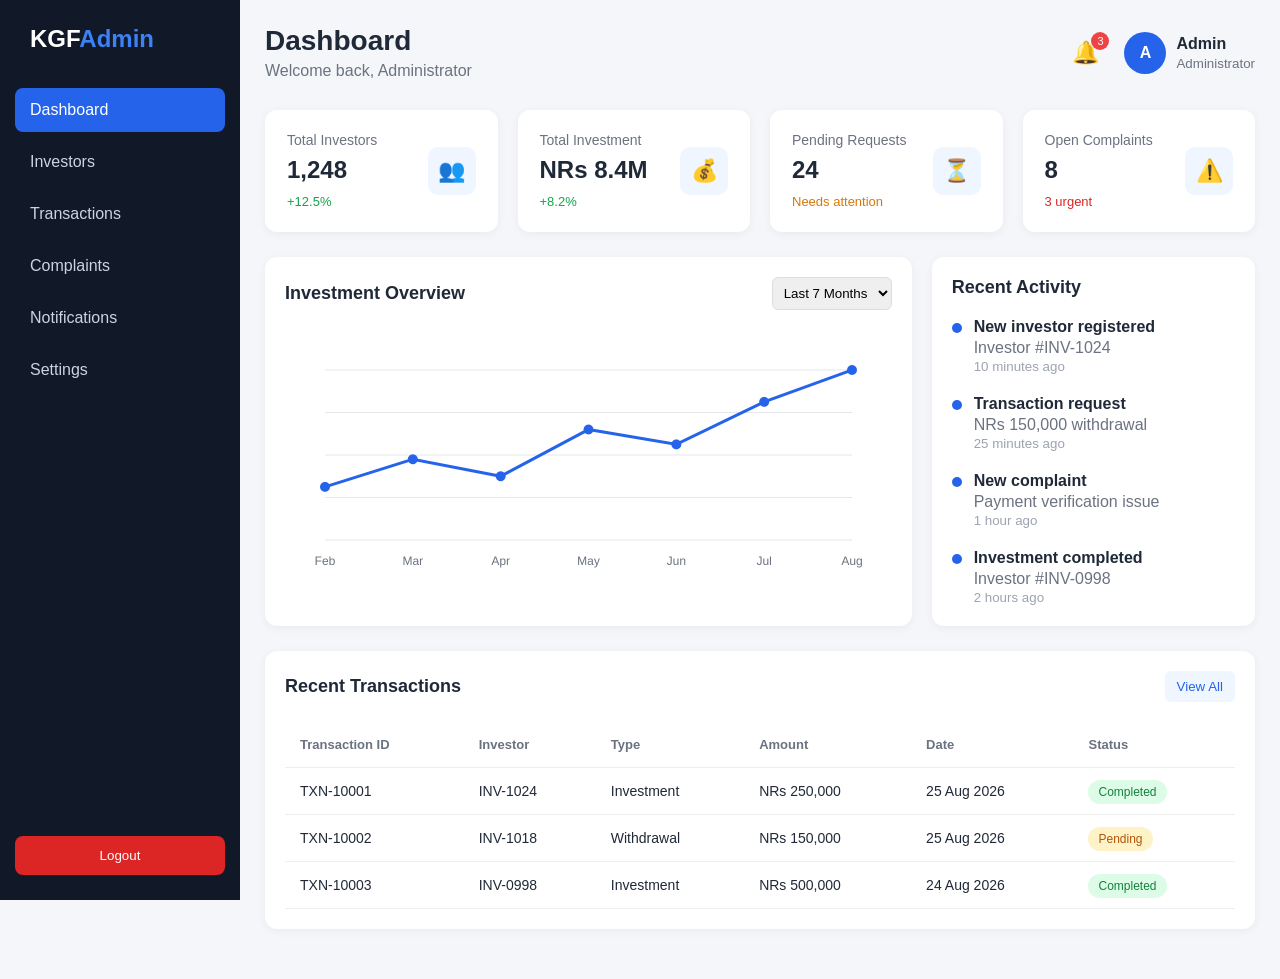
==== index.html @ 213b3236 "laxman" ====
<!DOCTYPE html>
<html lang="en">
<head>
    <meta charset="UTF-8">
    <meta name="viewport" content="width=device-width, initial-scale=1.0">
    <title>Admin Dashboard</title>
    <link rel="stylesheet" href="style.css">
</head>

<body>

    <!-- Sidebar -->
    <aside class="sidebar">
        <div class="logo">
            <h2>KGF<span>Admin</span></h2>
        </div>

        <nav>
            <a href="#" class="active" onclick="showSection('dashboard')">
                Dashboard
            </a>

            <a href="#" onclick="showSection('investors')">
                Investors
            </a>

            <a href="#" onclick="showSection('transactions')">
                Transactions
            </a>

            <a href="#" onclick="showSection('complaints')">
                Complaints
            </a>

            <a href="#" onclick="showSection('notifications')">
                Notifications
            </a>

            <a href="#" onclick="showSection('settings')">
                Settings
            </a>
        </nav>

        <button class="logout" onclick="logout()">Logout</button>
    </aside>


    <!-- Main Content -->
    <main class="main-content">

        <!-- Top Bar -->
        <header class="topbar">
            <div>
                <h1 id="page-title">Dashboard</h1>
                <p>Welcome back, Administrator</p>
            </div>

            <div class="admin-profile">
                <div class="notification-icon" onclick="showSection('notifications')">
                    🔔
                    <span>3</span>
                </div>

                <div class="profile">
                    <div class="avatar">A</div>
                    <div>
                        <strong>Admin</strong>
                        <small>Administrator</small>
                    </div>
                </div>
            </div>
        </header>


        <!-- Dashboard Section -->
        <section id="dashboard" class="section active-section">

            <!-- Statistics -->
            <div class="stats-grid">

                <div class="stat-card">
                    <div>
                        <p>Total Investors</p>
                        <h2>1,248</h2>
                        <span class="positive">+12.5%</span>
                    </div>
                    <div class="stat-icon">👥</div>
                </div>

                <div class="stat-card">
                    <div>
                        <p>Total Investment</p>
                        <h2>NRs 8.4M</h2>
                        <span class="positive">+8.2%</span>
                    </div>
                    <div class="stat-icon">💰</div>
                </div>

                <div class="stat-card">
                    <div>
                        <p>Pending Requests</p>
                        <h2>24</h2>
                        <span class="warning">Needs attention</span>
                    </div>
                    <div class="stat-icon">⏳</div>
                </div>

                <div class="stat-card">
                    <div>
                        <p>Open Complaints</p>
                        <h2>8</h2>
                        <span class="danger">3 urgent</span>
                    </div>
                    <div class="stat-icon">⚠️</div>
                </div>

            </div>


            <!-- Charts -->
            <div class="dashboard-grid">

                <div class="card chart-card">
                    <div class="card-header">
                        <h3>Investment Overview</h3>
                        <select id="period">
                            <option>Last 7 Months</option>
                            <option>Last 6 Months</option>
                            <option>Last Year</option>
                        </select>
                    </div>

                    <canvas id="investmentChart"></canvas>
                </div>


                <div class="card">
                    <div class="card-header">
                        <h3>Recent Activity</h3>
                    </div>

                    <div class="activity">
                        <div class="activity-item">
                            <span class="activity-dot"></span>
                            <div>
                                <strong>New investor registered</strong>
                                <p>Investor #INV-1024</p>
                                <small>10 minutes ago</small>
                            </div>
                        </div>

                        <div class="activity-item">
                            <span class="activity-dot"></span>
                            <div>
                                <strong>Transaction request</strong>
                                <p>NRs 150,000 withdrawal</p>
                                <small>25 minutes ago</small>
                            </div>
                        </div>

                        <div class="activity-item">
                            <span class="activity-dot"></span>
                            <div>
                                <strong>New complaint</strong>
                                <p>Payment verification issue</p>
                                <small>1 hour ago</small>
                            </div>
                        </div>

                        <div class="activity-item">
                            <span class="activity-dot"></span>
                            <div>
                                <strong>Investment completed</strong>
                                <p>Investor #INV-0998</p>
                                <small>2 hours ago</small>
                            </div>
                        </div>
                    </div>
                </div>

            </div>


            <!-- Recent Transactions -->
            <div class="card table-card">

                <div class="card-header">
                    <h3>Recent Transactions</h3>
                    <button class="view-btn" onclick="showSection('transactions')">
                        View All
                    </button>
                </div>

                <div class="table-container">
                    <table>
                        <thead>
                            <tr>
                                <th>Transaction ID</th>
                                <th>Investor</th>
                                <th>Type</th>
                                <th>Amount</th>
                                <th>Date</th>
                                <th>Status</th>
                            </tr>
                        </thead>

                        <tbody>

                            <tr>
                                <td>TXN-10001</td>
                                <td>INV-1024</td>
                                <td>Investment</td>
                                <td>NRs 250,000</td>
                                <td>25 Aug 2026</td>
                                <td>
                                    <span class="status completed">
                                        Completed
                                    </span>
                                </td>
                            </tr>

                            <tr>
                                <td>TXN-10002</td>
                                <td>INV-1018</td>
                                <td>Withdrawal</td>
                                <td>NRs 150,000</td>
                                <td>25 Aug 2026</td>
                                <td>
                                    <span class="status pending">
                                        Pending
                                    </span>
                                </td>
                            </tr>

                            <tr>
                                <td>TXN-10003</td>
                                <td>INV-0998</td>
                                <td>Investment</td>
                                <td>NRs 500,000</td>
                                <td>24 Aug 2026</td>
                                <td>
                                    <span class="status completed">
                                        Completed
                                    </span>
                                </td>
                            </tr>

                        </tbody>
                    </table>
                </div>

            </div>

        </section>


        <!-- Investors Section -->
        <section id="investors" class="section">

            <div class="section-header">
                <div>
                    <h2>Investors</h2>
                    <p>Manage registered investors</p>
                </div>

                <button class="primary-btn">
                    + Add Investor
                </button>
            </div>

            <div class="card">

                <div class="search-box">
                    <input
                        type="text"
                        id="investorSearch"
                        placeholder="Search investors..."
                        onkeyup="searchInvestors()"
                    >
                </div>

                <div class="table-container">

                    <table id="investorTable">

                        <thead>
                            <tr>
                                <th>Investor ID</th>
                                <th>Name</th>
                                <th>Email</th>
                                <th>Investment</th>
                                <th>Status</th>
                                <th>Action</th>
                            </tr>
                        </thead>

                        <tbody>

                            <tr>
                                <td>INV-1001</td>
                                <td>Ram Sharma</td>
                                <td>ram@example.com</td>
                                <td>NRs 500,000</td>
                                <td>
                                    <span class="status active">
                                        Active
                                    </span>
                                </td>
                                <td>
                                    <button class="action-btn">
                                        View
                                    </button>
                                </td>
                            </tr>

                            <tr>
                                <td>INV-1002</td>
                                <td>Sita Thapa</td>
                                <td>sita@example.com</td>
                                <td>NRs 350,000</td>
                                <td>
                                    <span class="status active">
                                        Active
                                    </span>
                                </td>
                                <td>
                                    <button class="action-btn">
                                        View
                                    </button>
                                </td>
                            </tr>

                            <tr>
                                <td>INV-1003</td>
                                <td>Hari KC</td>
                                <td>hari@example.com</td>
                                <td>NRs 200,000</td>
                                <td>
                                    <span class="status pending">
                                        Pending
                                    </span>
                                </td>
                                <td>
                                    <button class="action-btn">
                                        View
                                    </button>
                                </td>
                            </tr>

                        </tbody>

                    </table>

                </div>
            </div>

        </section>


        <!-- Transactions -->
        <section id="transactions" class="section">

            <div class="section-header">
                <div>
                    <h2>Transaction Requests</h2>
                    <p>Review and manage transaction requests</p>
                </div>
            </div>

            <div class="card">

                <div class="table-container">

                    <table>

                        <thead>
                            <tr>
                                <th>Request ID</th>
                                <th>Investor ID</th>
                                <th>Type</th>
                                <th>Amount</th>
                                <th>Date</th>
                                <th>Status</th>
                                <th>Action</th>
                            </tr>
                        </thead>

                        <tbody>

                            <tr>
                                <td>REQ-001</td>
                                <td>INV-1003</td>
                                <td>Withdrawal</td>
                                <td>NRs 100,000</td>
                                <td>25 Aug 2026</td>
                                <td>
                                    <span class="status pending">
                                        Pending
                                    </span>
                                </td>
                                <td>
                                    <button class="approve-btn"
                                        onclick="approveRequest(this)">
                                        Approve
                                    </button>

                                    <button class="reject-btn"
                                        onclick="rejectRequest(this)">
                                        Reject
                                    </button>
                                </td>
                            </tr>

                            <tr>
                                <td>REQ-002</td>
                                <td>INV-1008</td>
                                <td>Investment</td>
                                <td>NRs 300,000</td>
                                <td>25 Aug 2026</td>
                                <td>
                                    <span class="status pending">
                                        Pending
                                    </span>
                                </td>
                                <td>
                                    <button class="approve-btn"
                                        onclick="approveRequest(this)">
                                        Approve
                                    </button>

                                    <button class="reject-btn"
                                        onclick="rejectRequest(this)">
                                        Reject
                                    </button>
                                </td>
                            </tr>

                        </tbody>

                    </table>

                </div>

            </div>

        </section>


        <!-- Complaints -->
        <section id="complaints" class="section">

            <div class="section-header">
                <div>
                    <h2>Complaints & Queries</h2>
                    <p>Manage investor complaints and support requests</p>
                </div>
            </div>

            <div class="card">

                <div class="complaint">
                    <div>
                        <strong>COMP-001</strong>
                        <h4>Payment verification issue</h4>
                        <p>Investor: INV-1004</p>
                    </div>

                    <span class="status pending">
                        Open
                    </span>

                    <button class="action-btn">
                        View
                    </button>
                </div>

                <div class="complaint">
                    <div>
                        <strong>COMP-002</strong>
                        <h4>Withdrawal delay</h4>
                        <p>Investor: INV-1012</p>
                    </div>

                    <span class="status pending">
                        Open
                    </span>

                    <button class="action-btn">
                        View
                    </button>
                </div>

                <div class="complaint">
                    <div>
                        <strong>COMP-003</strong>
                        <h4>Account information update</h4>
                        <p>Investor: INV-1018</p>
                    </div>

                    <span class="status completed">
                        Resolved
                    </span>

                    <button class="action-btn">
                        View
                    </button>
                </div>

            </div>

        </section>


        <!-- Notifications -->
        <section id="notifications" class="section">

            <div class="section-header">
                <div>
                    <h2>Notifications</h2>
                    <p>System notifications and alerts</p>
                </div>
            </div>

            <div class="card notification-list">

                <div class="notification">
                    <span>🔔</span>
                    <div>
                        <strong>New transaction request</strong>
                        <p>INV-1003 submitted a withdrawal request.</p>
                        <small>10 minutes ago</small>
                    </div>
                </div>

                <div class="notification">
                    <span>⚠️</span>
                    <div>
                        <strong>New complaint received</strong>
                        <p>A new complaint requires administrator attention.</p>
                        <small>1 hour ago</small>
                    </div>
                </div>

                <div class="notification">
                    <span>👤</span>
                    <div>
                        <strong>New investor registration</strong>
                        <p>INV-1024 has registered successfully.</p>
                        <small>2 hours ago</small>
                    </div>
                </div>

            </div>

        </section>


        <!-- Settings -->
        <section id="settings" class="section">

            <div class="section-header">
                <div>
                    <h2>Settings</h2>
                    <p>Manage administrator settings</p>
                </div>
            </div>

            <div class="card settings-card">

                <label>Administrator Name</label>
                <input type="text" value="Admin">

                <label>Email</label>
                <input type="email" value="admin@example.com">

                <label>Change Password</label>
                <input type="password" placeholder="New password">

                <button class="primary-btn">
                    Save Changes
                </button>

            </div>

        </section>

    </main>


    <script src="script.js"></script>

</body>
</html>
---- style.css ----
* {
    margin: 0;
    padding: 0;
    box-sizing: border-box;
    font-family: Arial, sans-serif;
}

body {
    background: #f4f6f9;
    color: #1f2937;
    display: flex;
}

/* Sidebar */

.sidebar {
    width: 240px;
    height: 100vh;
    background: #111827;
    color: white;
    position: fixed;
    left: 0;
    top: 0;
    padding: 25px 15px;
}

.logo {
    padding: 0 15px 35px;
}

.logo h2 {
    font-size: 24px;
}

.logo span {
    color: #3b82f6;
}

.sidebar nav {
    display: flex;
    flex-direction: column;
    gap: 8px;
}

.sidebar nav a {
    text-decoration: none;
    color: #cbd5e1;
    padding: 13px 15px;
    border-radius: 8px;
    transition: 0.3s;
}

.sidebar nav a:hover,
.sidebar nav a.active {
    background: #2563eb;
    color: white;
}

.logout {
    position: absolute;
    bottom: 25px;
    left: 15px;
    width: calc(100% - 30px);
    padding: 12px;
    border: none;
    border-radius: 8px;
    background: #dc2626;
    color: white;
    cursor: pointer;
}

.logout:hover {
    background: #b91c1c;
}


/* Main */

.main-content {
    margin-left: 240px;
    width: calc(100% - 240px);
    min-height: 100vh;
    padding: 25px;
}


/* Topbar */

.topbar {
    display: flex;
    justify-content: space-between;
    align-items: center;
    margin-bottom: 30px;
}

.topbar h1 {
    font-size: 28px;
}

.topbar p {
    color: #6b7280;
    margin-top: 5px;
}

.admin-profile {
    display: flex;
    align-items: center;
    gap: 25px;
}

.notification-icon {
    position: relative;
    font-size: 22px;
    cursor: pointer;
}

.notification-icon span {
    position: absolute;
    top: -8px;
    right: -10px;
    background: #ef4444;
    color: white;
    width: 18px;
    height: 18px;
    border-radius: 50%;
    font-size: 11px;
    display: flex;
    align-items: center;
    justify-content: center;
}

.profile {
    display: flex;
    align-items: center;
    gap: 10px;
}

.profile small {
    display: block;
    color: #6b7280;
    margin-top: 3px;
}

.avatar {
    width: 42px;
    height: 42px;
    border-radius: 50%;
    background: #2563eb;
    color: white;
    display: flex;
    justify-content: center;
    align-items: center;
    font-weight: bold;
}


/* Sections */

.section {
    display: none;
}

.active-section {
    display: block;
}


/* Statistics */

.stats-grid {
    display: grid;
    grid-template-columns: repeat(4, 1fr);
    gap: 20px;
    margin-bottom: 25px;
}

.stat-card {
    background: white;
    padding: 22px;
    border-radius: 12px;
    display: flex;
    justify-content: space-between;
    align-items: center;
    box-shadow: 0 2px 10px rgba(0,0,0,0.05);
}

.stat-card p {
    color: #6b7280;
    font-size: 14px;
}

.stat-card h2 {
    margin: 8px 0;
    font-size: 24px;
}

.stat-icon {
    width: 48px;
    height: 48px;
    background: #eff6ff;
    border-radius: 10px;
    display: flex;
    justify-content: center;
    align-items: center;
    font-size: 22px;
}

.positive {
    color: #16a34a;
    font-size: 13px;
}

.warning {
    color: #d97706;
    font-size: 13px;
}

.danger {
    color: #dc2626;
    font-size: 13px;
}


/* Cards */

.card {
    background: white;
    border-radius: 12px;
    padding: 20px;
    box-shadow: 0 2px 10px rgba(0,0,0,0.05);
}

.dashboard-grid {
    display: grid;
    grid-template-columns: 2fr 1fr;
    gap: 20px;
    margin-bottom: 25px;
}

.card-header {
    display: flex;
    justify-content: space-between;
    align-items: center;
    margin-bottom: 20px;
}

.card-header h3 {
    font-size: 18px;
}

.card-header select {
    padding: 7px;
    border: 1px solid #ddd;
    border-radius: 6px;
}

#investmentChart {
    width: 100%;
    height: 250px;
}


/* Activity */

.activity {
    display: flex;
    flex-direction: column;
    gap: 20px;
}

.activity-item {
    display: flex;
    gap: 12px;
}

.activity-item p {
    color: #6b7280;
    margin-top: 3px;
}

.activity-item small {
    color: #9ca3af;
}

.activity-dot {
    width: 10px;
    height: 10px;
    background: #2563eb;
    border-radius: 50%;
    margin-top: 5px;
}


/* Tables */

.table-card {
    margin-bottom: 25px;
}

.table-container {
    overflow-x: auto;
}

table {
    width: 100%;
    border-collapse: collapse;
}

th,
td {
    padding: 15px;
    text-align: left;
    border-bottom: 1px solid #eee;
    white-space: nowrap;
}

th {
    color: #6b7280;
    font-size: 13px;
}

td {
    font-size: 14px;
}


/* Status */

.status {
    padding: 5px 10px;
    border-radius: 20px;
    font-size: 12px;
}

.completed,
.active {
    background: #dcfce7;
    color: #15803d;
}

.pending {
    background: #fef3c7;
    color: #b45309;
}


/* Buttons */

.view-btn,
.action-btn,
.primary-btn,
.approve-btn,
.reject-btn {
    border: none;
    padding: 8px 12px;
    border-radius: 6px;
    cursor: pointer;
}

.view-btn,
.action-btn {
    background: #eff6ff;
    color: #2563eb;
}

.primary-btn {
    background: #2563eb;
    color: white;
    padding: 11px 18px;
}

.approve-btn {
    background: #dcfce7;
    color: #15803d;
}

.reject-btn {
    background: #fee2e2;
    color: #dc2626;
}

button:hover {
    opacity: 0.8;
}


/* Section Header */

.section-header {
    display: flex;
    justify-content: space-between;
    align-items: center;
    margin-bottom: 25px;
}

.section-header h2 {
    margin-bottom: 5px;
}

.section-header p {
    color: #6b7280;
}


/* Search */

.search-box {
    margin-bottom: 20px;
}

.search-box input {
    width: 100%;
    padding: 12px;
    border: 1px solid #ddd;
    border-radius: 8px;
}


/* Complaints */

.complaint {
    display: flex;
    justify-content: space-between;
    align-items: center;
    padding: 18px 0;
    border-bottom: 1px solid #eee;
}

.complaint h4 {
    margin: 6px 0;
}

.complaint p {
    color: #6b7280;
}


/* Notifications */

.notification-list {
    display: flex;
    flex-direction: column;
}

.notification {
    display: flex;
    gap: 15px;
    padding: 20px 0;
    border-bottom: 1px solid #eee;
}

.notification span {
    font-size: 22px;
}

.notification p {
    color: #6b7280;
    margin: 5px 0;
}


/* Settings */

.settings-card {
    max-width: 600px;
}

.settings-card label {
    display: block;
    margin: 15px 0 7px;
    font-weight: bold;
}

.settings-card input {
    width: 100%;
    padding: 12px;
    border: 1px solid #ddd;
    border-radius: 7px;
}

.settings-card button {
    margin-top: 20px;
}


/* Responsive */

@media (max-width: 1000px) {

    .stats-grid {
        grid-template-columns: repeat(2, 1fr);
    }

    .dashboard-grid {
        grid-template-columns: 1fr;
    }

}

@media (max-width: 700px) {

    .sidebar {
        width: 70px;
        padding: 20px 10px;
    }

    .logo h2 {
        font-size: 0;
    }

    .logo h2::after {
        content: "IP";
        font-size: 20px;
    }

    .sidebar nav a {
        font-size: 0;
        text-align: center;
    }

    .sidebar nav a::first-letter {
        font-size: 20px;
    }

    .logout {
        font-size: 0;
    }

    .main-content {
        margin-left: 70px;
        width: calc(100% - 70px);
        padding: 15px;
    }

    .stats-grid {
        grid-template-columns: 1fr;
    }

    .topbar {
        align-items: flex-start;
    }

    .profile div:last-child {
        display: none;
    }
}
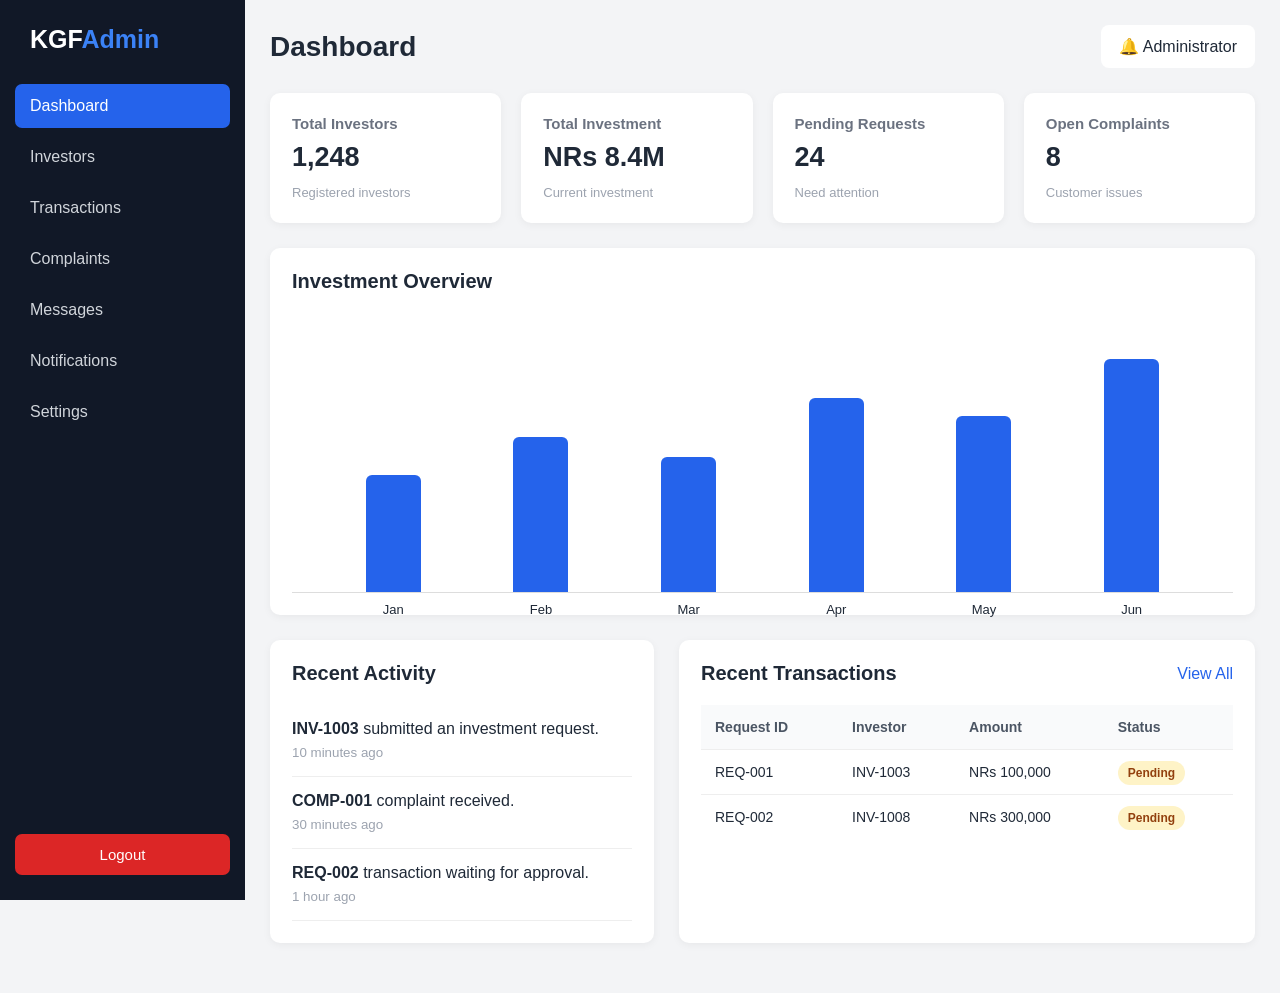
==== commit 98525307: "update" ====
--- a/index.html
+++ b/index.html
@@ -3,591 +3,163 @@
 <head>
     <meta charset="UTF-8">
     <meta name="viewport" content="width=device-width, initial-scale=1.0">
-    <title>Admin Dashboard</title>
+    <title>KGF Admin - Dashboard</title>
     <link rel="stylesheet" href="style.css">
 </head>
 
 <body>
 
-    <!-- Sidebar -->
-    <aside class="sidebar">
-        <div class="logo">
-            <h2>KGF<span>Admin</span></h2>
+<div class="sidebar">
+    <div class="logo">KGF<span>Admin</span></div>
+
+    <ul>
+        <li><a href="index.html" class="active">Dashboard</a></li>
+        <li><a href="investors.html">Investors</a></li>
+        <li><a href="transactions.html">Transactions</a></li>
+        <li><a href="complaints.html">Complaints</a></li>
+        <li><a href="messages.html">Messages</a></li>
+        <li><a href="notifications.html">Notifications</a></li>
+        <li><a href="settings.html">Settings</a></li>
+    </ul>
+
+    <button class="logout-btn" onclick="logout()">Logout</button>
+</div>
+
+<div class="main-content">
+
+    <div class="topbar">
+        <h1>Dashboard</h1>
+
+        <div class="admin-profile">
+            <span class="notification-icon">🔔</span>
+            <span>Administrator</span>
+        </div>
+    </div>
+
+    <div class="stats-grid">
+
+        <div class="stat-card">
+            <h3>Total Investors</h3>
+            <p>1,248</p>
+            <span>Registered investors</span>
         </div>
 
-        <nav>
-            <a href="#" class="active" onclick="showSection('dashboard')">
-                Dashboard
-            </a>
+        <div class="stat-card">
+            <h3>Total Investment</h3>
+            <p>NRs 8.4M</p>
+            <span>Current investment</span>
+        </div>
 
-            <a href="#" onclick="showSection('investors')">
-                Investors
-            </a>
+        <div class="stat-card">
+            <h3>Pending Requests</h3>
+            <p>24</p>
+            <span>Need attention</span>
+        </div>
 
-            <a href="#" onclick="showSection('transactions')">
-                Transactions
-            </a>
+        <div class="stat-card">
+            <h3>Open Complaints</h3>
+            <p>8</p>
+            <span>Customer issues</span>
+        </div>
 
-            <a href="#" onclick="showSection('complaints')">
-                Complaints
-            </a>
+    </div>
 
-            <a href="#" onclick="showSection('notifications')">
-                Notifications
-            </a>
+    <div class="content-card">
+        <div class="card-header">
+            <h2>Investment Overview</h2>
+        </div>
 
-            <a href="#" onclick="showSection('settings')">
-                Settings
-            </a>
-        </nav>
+        <div class="chart">
 
-        <button class="logout" onclick="logout()">Logout</button>
-    </aside>
-
-
-    <!-- Main Content -->
-    <main class="main-content">
-
-        <!-- Top Bar -->
-        <header class="topbar">
-            <div>
-                <h1 id="page-title">Dashboard</h1>
-                <p>Welcome back, Administrator</p>
+            <div class="bar" style="height: 45%;">
+                <span>Jan</span>
             </div>
 
-            <div class="admin-profile">
-                <div class="notification-icon" onclick="showSection('notifications')">
-                    🔔
-                    <span>3</span>
-                </div>
-
-                <div class="profile">
-                    <div class="avatar">A</div>
-                    <div>
-                        <strong>Admin</strong>
-                        <small>Administrator</small>
-                    </div>
-                </div>
-            </div>
-        </header>
-
-
-        <!-- Dashboard Section -->
-        <section id="dashboard" class="section active-section">
-
-            <!-- Statistics -->
-            <div class="stats-grid">
-
-                <div class="stat-card">
-                    <div>
-                        <p>Total Investors</p>
-                        <h2>1,248</h2>
-                        <span class="positive">+12.5%</span>
-                    </div>
-                    <div class="stat-icon">👥</div>
-                </div>
-
-                <div class="stat-card">
-                    <div>
-                        <p>Total Investment</p>
-                        <h2>NRs 8.4M</h2>
-                        <span class="positive">+8.2%</span>
-                    </div>
-                    <div class="stat-icon">💰</div>
-                </div>
-
-                <div class="stat-card">
-                    <div>
-                        <p>Pending Requests</p>
-                        <h2>24</h2>
-                        <span class="warning">Needs attention</span>
-                    </div>
-                    <div class="stat-icon">⏳</div>
-                </div>
-
-                <div class="stat-card">
-                    <div>
-                        <p>Open Complaints</p>
-                        <h2>8</h2>
-                        <span class="danger">3 urgent</span>
-                    </div>
-                    <div class="stat-icon">⚠️</div>
-                </div>
-
+            <div class="bar" style="height: 60%;">
+                <span>Feb</span>
             </div>
 
-
-            <!-- Charts -->
-            <div class="dashboard-grid">
-
-                <div class="card chart-card">
-                    <div class="card-header">
-                        <h3>Investment Overview</h3>
-                        <select id="period">
-                            <option>Last 7 Months</option>
-                            <option>Last 6 Months</option>
-                            <option>Last Year</option>
-                        </select>
-                    </div>
-
-                    <canvas id="investmentChart"></canvas>
-                </div>
-
-
-                <div class="card">
-                    <div class="card-header">
-                        <h3>Recent Activity</h3>
-                    </div>
-
-                    <div class="activity">
-                        <div class="activity-item">
-                            <span class="activity-dot"></span>
-                            <div>
-                                <strong>New investor registered</strong>
-                                <p>Investor #INV-1024</p>
-                                <small>10 minutes ago</small>
-                            </div>
-                        </div>
-
-                        <div class="activity-item">
-                            <span class="activity-dot"></span>
-                            <div>
-                                <strong>Transaction request</strong>
-                                <p>NRs 150,000 withdrawal</p>
-                                <small>25 minutes ago</small>
-                            </div>
-                        </div>
-
-                        <div class="activity-item">
-                            <span class="activity-dot"></span>
-                            <div>
-                                <strong>New complaint</strong>
-                                <p>Payment verification issue</p>
-                                <small>1 hour ago</small>
-                            </div>
-                        </div>
-
-                        <div class="activity-item">
-                            <span class="activity-dot"></span>
-                            <div>
-                                <strong>Investment completed</strong>
-                                <p>Investor #INV-0998</p>
-                                <small>2 hours ago</small>
-                            </div>
-                        </div>
-                    </div>
-                </div>
-
+            <div class="bar" style="height: 52%;">
+                <span>Mar</span>
             </div>
 
-
-            <!-- Recent Transactions -->
-            <div class="card table-card">
-
-                <div class="card-header">
-                    <h3>Recent Transactions</h3>
-                    <button class="view-btn" onclick="showSection('transactions')">
-                        View All
-                    </button>
-                </div>
-
-                <div class="table-container">
-                    <table>
-                        <thead>
-                            <tr>
-                                <th>Transaction ID</th>
-                                <th>Investor</th>
-                                <th>Type</th>
-                                <th>Amount</th>
-                                <th>Date</th>
-                                <th>Status</th>
-                            </tr>
-                        </thead>
-
-                        <tbody>
-
-                            <tr>
-                                <td>TXN-10001</td>
-                                <td>INV-1024</td>
-                                <td>Investment</td>
-                                <td>NRs 250,000</td>
-                                <td>25 Aug 2026</td>
-                                <td>
-                                    <span class="status completed">
-                                        Completed
-                                    </span>
-                                </td>
-                            </tr>
-
-                            <tr>
-                                <td>TXN-10002</td>
-                                <td>INV-1018</td>
-                                <td>Withdrawal</td>
-                                <td>NRs 150,000</td>
-                                <td>25 Aug 2026</td>
-                                <td>
-                                    <span class="status pending">
-                                        Pending
-                                    </span>
-                                </td>
-                            </tr>
-
-                            <tr>
-                                <td>TXN-10003</td>
-                                <td>INV-0998</td>
-                                <td>Investment</td>
-                                <td>NRs 500,000</td>
-                                <td>24 Aug 2026</td>
-                                <td>
-                                    <span class="status completed">
-                                        Completed
-                                    </span>
-                                </td>
-                            </tr>
-
-                        </tbody>
-                    </table>
-                </div>
-
+            <div class="bar" style="height: 75%;">
+                <span>Apr</span>
             </div>
 
-        </section>
-
-
-        <!-- Investors Section -->
-        <section id="investors" class="section">
-
-            <div class="section-header">
-                <div>
-                    <h2>Investors</h2>
-                    <p>Manage registered investors</p>
-                </div>
-
-                <button class="primary-btn">
-                    + Add Investor
-                </button>
+            <div class="bar" style="height: 68%;">
+                <span>May</span>
             </div>
 
-            <div class="card">
-
-                <div class="search-box">
-                    <input
-                        type="text"
-                        id="investorSearch"
-                        placeholder="Search investors..."
-                        onkeyup="searchInvestors()"
-                    >
-                </div>
-
-                <div class="table-container">
-
-                    <table id="investorTable">
-
-                        <thead>
-                            <tr>
-                                <th>Investor ID</th>
-                                <th>Name</th>
-                                <th>Email</th>
-                                <th>Investment</th>
-                                <th>Status</th>
-                                <th>Action</th>
-                            </tr>
-                        </thead>
-
-                        <tbody>
-
-                            <tr>
-                                <td>INV-1001</td>
-                                <td>Ram Sharma</td>
-                                <td>ram@example.com</td>
-                                <td>NRs 500,000</td>
-                                <td>
-                                    <span class="status active">
-                                        Active
-                                    </span>
-                                </td>
-                                <td>
-                                    <button class="action-btn">
-                                        View
-                                    </button>
-                                </td>
-                            </tr>
-
-                            <tr>
-                                <td>INV-1002</td>
-                                <td>Sita Thapa</td>
-                                <td>sita@example.com</td>
-                                <td>NRs 350,000</td>
-                                <td>
-                                    <span class="status active">
-                                        Active
-                                    </span>
-                                </td>
-                                <td>
-                                    <button class="action-btn">
-                                        View
-                                    </button>
-                                </td>
-                            </tr>
-
-                            <tr>
-                                <td>INV-1003</td>
-                                <td>Hari KC</td>
-                                <td>hari@example.com</td>
-                                <td>NRs 200,000</td>
-                                <td>
-                                    <span class="status pending">
-                                        Pending
-                                    </span>
-                                </td>
-                                <td>
-                                    <button class="action-btn">
-                                        View
-                                    </button>
-                                </td>
-                            </tr>
-
-                        </tbody>
-
-                    </table>
-
-                </div>
+            <div class="bar" style="height: 90%;">
+                <span>Jun</span>
             </div>
 
-        </section>
+        </div>
+    </div>
 
+    <div class="two-column">
 
-        <!-- Transactions -->
-        <section id="transactions" class="section">
-
-            <div class="section-header">
-                <div>
-                    <h2>Transaction Requests</h2>
-                    <p>Review and manage transaction requests</p>
-                </div>
+        <div class="content-card">
+            <div class="card-header">
+                <h2>Recent Activity</h2>
             </div>
 
-            <div class="card">
-
-                <div class="table-container">
-
-                    <table>
-
-                        <thead>
-                            <tr>
-                                <th>Request ID</th>
-                                <th>Investor ID</th>
-                                <th>Type</th>
-                                <th>Amount</th>
-                                <th>Date</th>
-                                <th>Status</th>
-                                <th>Action</th>
-                            </tr>
-                        </thead>
-
-                        <tbody>
-
-                            <tr>
-                                <td>REQ-001</td>
-                                <td>INV-1003</td>
-                                <td>Withdrawal</td>
-                                <td>NRs 100,000</td>
-                                <td>25 Aug 2026</td>
-                                <td>
-                                    <span class="status pending">
-                                        Pending
-                                    </span>
-                                </td>
-                                <td>
-                                    <button class="approve-btn"
-                                        onclick="approveRequest(this)">
-                                        Approve
-                                    </button>
-
-                                    <button class="reject-btn"
-                                        onclick="rejectRequest(this)">
-                                        Reject
-                                    </button>
-                                </td>
-                            </tr>
-
-                            <tr>
-                                <td>REQ-002</td>
-                                <td>INV-1008</td>
-                                <td>Investment</td>
-                                <td>NRs 300,000</td>
-                                <td>25 Aug 2026</td>
-                                <td>
-                                    <span class="status pending">
-                                        Pending
-                                    </span>
-                                </td>
-                                <td>
-                                    <button class="approve-btn"
-                                        onclick="approveRequest(this)">
-                                        Approve
-                                    </button>
-
-                                    <button class="reject-btn"
-                                        onclick="rejectRequest(this)">
-                                        Reject
-                                    </button>
-                                </td>
-                            </tr>
-
-                        </tbody>
-
-                    </table>
-
-                </div>
-
+            <div class="activity">
+                <p><strong>INV-1003</strong> submitted an investment request.</p>
+                <small>10 minutes ago</small>
             </div>
 
-        </section>
-
-
-        <!-- Complaints -->
-        <section id="complaints" class="section">
-
-            <div class="section-header">
-                <div>
-                    <h2>Complaints & Queries</h2>
-                    <p>Manage investor complaints and support requests</p>
-                </div>
+            <div class="activity">
+                <p><strong>COMP-001</strong> complaint received.</p>
+                <small>30 minutes ago</small>
             </div>
 
-            <div class="card">
+            <div class="activity">
+                <p><strong>REQ-002</strong> transaction waiting for approval.</p>
+                <small>1 hour ago</small>
+            </div>
+        </div>
 
-                <div class="complaint">
-                    <div>
-                        <strong>COMP-001</strong>
-                        <h4>Payment verification issue</h4>
-                        <p>Investor: INV-1004</p>
-                    </div>
-
-                    <span class="status pending">
-                        Open
-                    </span>
-
-                    <button class="action-btn">
-                        View
-                    </button>
-                </div>
-
-                <div class="complaint">
-                    <div>
-                        <strong>COMP-002</strong>
-                        <h4>Withdrawal delay</h4>
-                        <p>Investor: INV-1012</p>
-                    </div>
-
-                    <span class="status pending">
-                        Open
-                    </span>
-
-                    <button class="action-btn">
-                        View
-                    </button>
-                </div>
-
-                <div class="complaint">
-                    <div>
-                        <strong>COMP-003</strong>
-                        <h4>Account information update</h4>
-                        <p>Investor: INV-1018</p>
-                    </div>
-
-                    <span class="status completed">
-                        Resolved
-                    </span>
-
-                    <button class="action-btn">
-                        View
-                    </button>
-                </div>
-
+        <div class="content-card">
+            <div class="card-header">
+                <h2>Recent Transactions</h2>
+                <a href="transactions.html" class="small-link">View All</a>
             </div>
 
-        </section>
+            <table>
+                <thead>
+                    <tr>
+                        <th>Request ID</th>
+                        <th>Investor</th>
+                        <th>Amount</th>
+                        <th>Status</th>
+                    </tr>
+                </thead>
 
+                <tbody>
+                    <tr>
+                        <td>REQ-001</td>
+                        <td>INV-1003</td>
+                        <td>NRs 100,000</td>
+                        <td><span class="status pending">Pending</span></td>
+                    </tr>
 
-        <!-- Notifications -->
-        <section id="notifications" class="section">
+                    <tr>
+                        <td>REQ-002</td>
+                        <td>INV-1008</td>
+                        <td>NRs 300,000</td>
+                        <td><span class="status pending">Pending</span></td>
+                    </tr>
+                </tbody>
+            </table>
+        </div>
 
-            <div class="section-header">
-                <div>
-                    <h2>Notifications</h2>
-                    <p>System notifications and alerts</p>
-                </div>
-            </div>
+    </div>
 
-            <div class="card notification-list">
+</div>
 
-                <div class="notification">
-                    <span>🔔</span>
-                    <div>
-                        <strong>New transaction request</strong>
-                        <p>INV-1003 submitted a withdrawal request.</p>
-                        <small>10 minutes ago</small>
-                    </div>
-                </div>
-
-                <div class="notification">
-                    <span>⚠️</span>
-                    <div>
-                        <strong>New complaint received</strong>
-                        <p>A new complaint requires administrator attention.</p>
-                        <small>1 hour ago</small>
-                    </div>
-                </div>
-
-                <div class="notification">
-                    <span>👤</span>
-                    <div>
-                        <strong>New investor registration</strong>
-                        <p>INV-1024 has registered successfully.</p>
-                        <small>2 hours ago</small>
-                    </div>
-                </div>
-
-            </div>
-
-        </section>
-
-
-        <!-- Settings -->
-        <section id="settings" class="section">
-
-            <div class="section-header">
-                <div>
-                    <h2>Settings</h2>
-                    <p>Manage administrator settings</p>
-                </div>
-            </div>
-
-            <div class="card settings-card">
-
-                <label>Administrator Name</label>
-                <input type="text" value="Admin">
-
-                <label>Email</label>
-                <input type="email" value="admin@example.com">
-
-                <label>Change Password</label>
-                <input type="password" placeholder="New password">
-
-                <button class="primary-btn">
-                    Save Changes
-                </button>
-
-            </div>
-
-        </section>
-
-    </main>
-
-
-    <script src="script.js"></script>
+<script src="script.js"></script>
 
 </body>
 </html>
--- a/style.css
+++ b/style.css
@@ -2,170 +2,103 @@
     margin: 0;
     padding: 0;
     box-sizing: border-box;
+}
+
+body {
     font-family: Arial, sans-serif;
-}
-
-body {
-    background: #f4f6f9;
+    background: #f3f4f6;
     color: #1f2937;
-    display: flex;
-}
-
-/* Sidebar */
+}
+
+/* SIDEBAR */
 
 .sidebar {
-    width: 240px;
+    width: 245px;
     height: 100vh;
     background: #111827;
-    color: white;
     position: fixed;
     left: 0;
     top: 0;
     padding: 25px 15px;
+    color: white;
 }
 
 .logo {
-    padding: 0 15px 35px;
-}
-
-.logo h2 {
-    font-size: 24px;
+    font-size: 25px;
+    font-weight: bold;
+    padding: 0 15px 30px;
 }
 
 .logo span {
     color: #3b82f6;
 }
 
-.sidebar nav {
-    display: flex;
-    flex-direction: column;
-    gap: 8px;
-}
-
-.sidebar nav a {
+.sidebar ul {
+    list-style: none;
+}
+
+.sidebar li {
+    margin-bottom: 7px;
+}
+
+.sidebar a {
+    display: block;
     text-decoration: none;
-    color: #cbd5e1;
+    color: #d1d5db;
     padding: 13px 15px;
-    border-radius: 8px;
-    transition: 0.3s;
-}
-
-.sidebar nav a:hover,
-.sidebar nav a.active {
+    border-radius: 7px;
+    transition: 0.2s;
+}
+
+.sidebar a:hover,
+.sidebar a.active {
     background: #2563eb;
     color: white;
 }
 
-.logout {
+.logout-btn {
     position: absolute;
     bottom: 25px;
     left: 15px;
     width: calc(100% - 30px);
     padding: 12px;
+    background: #dc2626;
     border: none;
-    border-radius: 8px;
-    background: #dc2626;
-    color: white;
+    color: white;
+    border-radius: 7px;
     cursor: pointer;
-}
-
-.logout:hover {
+    font-size: 15px;
+}
+
+.logout-btn:hover {
     background: #b91c1c;
 }
 
-
-/* Main */
+/* MAIN */
 
 .main-content {
-    margin-left: 240px;
-    width: calc(100% - 240px);
-    min-height: 100vh;
+    margin-left: 245px;
     padding: 25px;
 }
 
-
-/* Topbar */
-
 .topbar {
     display: flex;
     justify-content: space-between;
     align-items: center;
-    margin-bottom: 30px;
+    margin-bottom: 25px;
 }
 
 .topbar h1 {
     font-size: 28px;
 }
 
-.topbar p {
-    color: #6b7280;
-    margin-top: 5px;
-}
-
 .admin-profile {
-    display: flex;
-    align-items: center;
-    gap: 25px;
-}
-
-.notification-icon {
-    position: relative;
-    font-size: 22px;
-    cursor: pointer;
-}
-
-.notification-icon span {
-    position: absolute;
-    top: -8px;
-    right: -10px;
-    background: #ef4444;
-    color: white;
-    width: 18px;
-    height: 18px;
-    border-radius: 50%;
-    font-size: 11px;
-    display: flex;
-    align-items: center;
-    justify-content: center;
-}
-
-.profile {
-    display: flex;
-    align-items: center;
-    gap: 10px;
-}
-
-.profile small {
-    display: block;
-    color: #6b7280;
-    margin-top: 3px;
-}
-
-.avatar {
-    width: 42px;
-    height: 42px;
-    border-radius: 50%;
-    background: #2563eb;
-    color: white;
-    display: flex;
-    justify-content: center;
-    align-items: center;
-    font-weight: bold;
-}
-
-
-/* Sections */
-
-.section {
-    display: none;
-}
-
-.active-section {
-    display: block;
-}
-
-
-/* Statistics */
+    background: white;
+    padding: 12px 18px;
+    border-radius: 8px;
+}
+
+/* STATS */
 
 .stats-grid {
     display: grid;
@@ -177,321 +110,325 @@
 .stat-card {
     background: white;
     padding: 22px;
-    border-radius: 12px;
+    border-radius: 10px;
+    box-shadow: 0 2px 8px rgba(0, 0, 0, 0.05);
+}
+
+.stat-card h3 {
+    color: #6b7280;
+    font-size: 15px;
+}
+
+.stat-card p {
+    font-size: 27px;
+    font-weight: bold;
+    margin: 10px 0;
+}
+
+.stat-card span {
+    color: #9ca3af;
+    font-size: 13px;
+}
+
+/* CARDS */
+
+.content-card {
+    background: white;
+    border-radius: 10px;
+    padding: 22px;
+    margin-bottom: 25px;
+    box-shadow: 0 2px 8px rgba(0, 0, 0, 0.05);
+}
+
+.card-header {
     display: flex;
     justify-content: space-between;
     align-items: center;
-    box-shadow: 0 2px 10px rgba(0,0,0,0.05);
-}
-
-.stat-card p {
-    color: #6b7280;
-    font-size: 14px;
-}
-
-.stat-card h2 {
-    margin: 8px 0;
-    font-size: 24px;
-}
-
-.stat-icon {
-    width: 48px;
-    height: 48px;
-    background: #eff6ff;
-    border-radius: 10px;
-    display: flex;
-    justify-content: center;
-    align-items: center;
-    font-size: 22px;
-}
-
-.positive {
-    color: #16a34a;
+    margin-bottom: 20px;
+}
+
+.card-header h2 {
+    font-size: 20px;
+}
+
+.small-link {
+    color: #2563eb;
+    text-decoration: none;
+}
+
+/* CHART */
+
+.chart {
+    height: 280px;
+    display: flex;
+    align-items: flex-end;
+    justify-content: space-around;
+    gap: 25px;
+    border-bottom: 1px solid #ddd;
+    padding: 20px 40px 0;
+}
+
+.bar {
+    width: 55px;
+    background: #2563eb;
+    border-radius: 6px 6px 0 0;
+    position: relative;
+}
+
+.bar span {
+    position: absolute;
+    bottom: -25px;
+    left: 50%;
+    transform: translateX(-50%);
     font-size: 13px;
 }
 
-.warning {
-    color: #d97706;
-    font-size: 13px;
-}
-
-.danger {
-    color: #dc2626;
-    font-size: 13px;
-}
-
-
-/* Cards */
-
-.card {
-    background: white;
-    border-radius: 12px;
-    padding: 20px;
-    box-shadow: 0 2px 10px rgba(0,0,0,0.05);
-}
-
-.dashboard-grid {
+/* TWO COLUMNS */
+
+.two-column {
     display: grid;
-    grid-template-columns: 2fr 1fr;
-    gap: 20px;
-    margin-bottom: 25px;
-}
-
-.card-header {
-    display: flex;
-    justify-content: space-between;
-    align-items: center;
-    margin-bottom: 20px;
-}
-
-.card-header h3 {
-    font-size: 18px;
-}
-
-.card-header select {
-    padding: 7px;
-    border: 1px solid #ddd;
-    border-radius: 6px;
-}
-
-#investmentChart {
-    width: 100%;
-    height: 250px;
-}
-
-
-/* Activity */
+    grid-template-columns: 1fr 1.5fr;
+    gap: 25px;
+}
+
+/* ACTIVITY */
 
 .activity {
-    display: flex;
-    flex-direction: column;
-    gap: 20px;
-}
-
-.activity-item {
-    display: flex;
-    gap: 12px;
-}
-
-.activity-item p {
-    color: #6b7280;
-    margin-top: 3px;
-}
-
-.activity-item small {
+    padding: 15px 0;
+    border-bottom: 1px solid #eee;
+}
+
+.activity p {
+    margin-bottom: 5px;
+}
+
+.activity small {
     color: #9ca3af;
 }
 
-.activity-dot {
-    width: 10px;
-    height: 10px;
-    background: #2563eb;
-    border-radius: 50%;
-    margin-top: 5px;
-}
-
-
-/* Tables */
-
-.table-card {
-    margin-bottom: 25px;
-}
-
-.table-container {
-    overflow-x: auto;
-}
+/* TABLE */
 
 table {
     width: 100%;
     border-collapse: collapse;
 }
 
-th,
+th {
+    background: #f9fafb;
+    text-align: left;
+    padding: 14px;
+    font-size: 14px;
+    color: #4b5563;
+}
+
 td {
-    padding: 15px;
-    text-align: left;
-    border-bottom: 1px solid #eee;
-    white-space: nowrap;
-}
-
-th {
-    color: #6b7280;
-    font-size: 13px;
-}
-
-td {
+    padding: 14px;
+    border-top: 1px solid #eee;
     font-size: 14px;
 }
 
-
-/* Status */
+tr:hover {
+    background: #f9fafb;
+}
+
+/* STATUS */
 
 .status {
     padding: 5px 10px;
     border-radius: 20px;
     font-size: 12px;
-}
-
-.completed,
-.active {
+    font-weight: bold;
+}
+
+.status.pending {
+    background: #fef3c7;
+    color: #92400e;
+}
+
+.status.completed,
+.status.active {
     background: #dcfce7;
-    color: #15803d;
-}
-
-.pending {
-    background: #fef3c7;
-    color: #b45309;
-}
-
-
-/* Buttons */
-
-.view-btn,
-.action-btn,
-.primary-btn,
-.approve-btn,
-.reject-btn {
-    border: none;
-    padding: 8px 12px;
-    border-radius: 6px;
-    cursor: pointer;
-}
-
-.view-btn,
-.action-btn {
-    background: #eff6ff;
-    color: #2563eb;
-}
+    color: #166534;
+}
+
+.status.rejected {
+    background: #fee2e2;
+    color: #991b1b;
+}
+
+/* BUTTONS */
 
 .primary-btn {
     background: #2563eb;
     color: white;
+    border: none;
     padding: 11px 18px;
+    border-radius: 7px;
+    cursor: pointer;
+    font-size: 14px;
+}
+
+.primary-btn:hover {
+    background: #1d4ed8;
+}
+
+.view-btn {
+    background: #e5e7eb;
+    border: none;
+    padding: 7px 12px;
+    border-radius: 5px;
+    cursor: pointer;
+}
+
+.view-btn:hover {
+    background: #d1d5db;
 }
 
 .approve-btn {
-    background: #dcfce7;
-    color: #15803d;
+    background: #16a34a;
+    color: white;
+    border: none;
+    padding: 7px 10px;
+    border-radius: 5px;
+    cursor: pointer;
+    margin-right: 5px;
 }
 
 .reject-btn {
-    background: #fee2e2;
-    color: #dc2626;
-}
-
-button:hover {
-    opacity: 0.8;
-}
-
-
-/* Section Header */
-
-.section-header {
+    background: #dc2626;
+    color: white;
+    border: none;
+    padding: 7px 10px;
+    border-radius: 5px;
+    cursor: pointer;
+}
+
+/* SEARCH */
+
+.page-actions {
     display: flex;
     justify-content: space-between;
     align-items: center;
-    margin-bottom: 25px;
-}
-
-.section-header h2 {
-    margin-bottom: 5px;
-}
-
-.section-header p {
-    color: #6b7280;
-}
-
-
-/* Search */
-
-.search-box {
     margin-bottom: 20px;
-}
-
-.search-box input {
+    gap: 15px;
+}
+
+.page-actions input {
+    width: 350px;
+    padding: 11px 14px;
+    border: 1px solid #d1d5db;
+    border-radius: 7px;
+    outline: none;
+}
+
+.page-actions input:focus {
+    border-color: #2563eb;
+}
+
+/* COMPLAINTS */
+
+.complaints-container {
+    display: flex;
+    flex-direction: column;
+    gap: 15px;
+}
+
+.complaint-card {
+    background: white;
+    padding: 20px;
+    border-radius: 10px;
+    display: flex;
+    justify-content: space-between;
+    align-items: center;
+    box-shadow: 0 2px 8px rgba(0, 0, 0, 0.05);
+}
+
+.complaint-card h3 {
+    margin-bottom: 10px;
+}
+
+.complaint-card p {
+    margin: 5px 0;
+    color: #4b5563;
+}
+
+.complaint-card .view-btn {
+    margin-left: 10px;
+}
+
+/* NOTIFICATIONS */
+
+.notification-actions {
+    display: flex;
+    justify-content: flex-end;
+    margin-bottom: 20px;
+}
+
+.notifications-list {
+    display: flex;
+    flex-direction: column;
+    gap: 15px;
+}
+
+.notification-item {
+    background: white;
+    padding: 20px;
+    border-radius: 10px;
+    display: flex;
+    gap: 15px;
+    align-items: center;
+    box-shadow: 0 2px 8px rgba(0, 0, 0, 0.05);
+}
+
+.notification-icon-box {
+    width: 40px;
+    height: 40px;
+    background: #dbeafe;
+    color: #2563eb;
+    border-radius: 50%;
+    display: flex;
+    align-items: center;
+    justify-content: center;
+    font-weight: bold;
+}
+
+/* SETTINGS */
+
+.settings-container {
+    max-width: 700px;
+}
+
+.form-group {
+    margin-bottom: 20px;
+}
+
+.form-group label {
+    display: block;
+    margin-bottom: 7px;
+    font-weight: bold;
+}
+
+.form-group input {
     width: 100%;
     padding: 12px;
-    border: 1px solid #ddd;
-    border-radius: 8px;
-}
-
-
-/* Complaints */
-
-.complaint {
-    display: flex;
-    justify-content: space-between;
-    align-items: center;
-    padding: 18px 0;
-    border-bottom: 1px solid #eee;
-}
-
-.complaint h4 {
-    margin: 6px 0;
-}
-
-.complaint p {
-    color: #6b7280;
-}
-
-
-/* Notifications */
-
-.notification-list {
-    display: flex;
-    flex-direction: column;
-}
-
-.notification {
-    display: flex;
-    gap: 15px;
-    padding: 20px 0;
-    border-bottom: 1px solid #eee;
-}
-
-.notification span {
-    font-size: 22px;
-}
-
-.notification p {
-    color: #6b7280;
-    margin: 5px 0;
-}
-
-
-/* Settings */
-
-.settings-card {
-    max-width: 600px;
-}
-
-.settings-card label {
-    display: block;
-    margin: 15px 0 7px;
-    font-weight: bold;
-}
-
-.settings-card input {
-    width: 100%;
-    padding: 12px;
-    border: 1px solid #ddd;
+    border: 1px solid #d1d5db;
     border-radius: 7px;
-}
-
-.settings-card button {
-    margin-top: 20px;
-}
-
-
-/* Responsive */
-
-@media (max-width: 1000px) {
+    outline: none;
+}
+
+.form-group input:focus {
+    border-color: #2563eb;
+}
+
+/* RESPONSIVE */
+
+@media (max-width: 1100px) {
 
     .stats-grid {
         grid-template-columns: repeat(2, 1fr);
     }
 
-    .dashboard-grid {
+    .two-column {
         grid-template-columns: 1fr;
     }
 
@@ -500,35 +437,11 @@
 @media (max-width: 700px) {
 
     .sidebar {
-        width: 70px;
-        padding: 20px 10px;
-    }
-
-    .logo h2 {
-        font-size: 0;
-    }
-
-    .logo h2::after {
-        content: "IP";
-        font-size: 20px;
-    }
-
-    .sidebar nav a {
-        font-size: 0;
-        text-align: center;
-    }
-
-    .sidebar nav a::first-letter {
-        font-size: 20px;
-    }
-
-    .logout {
-        font-size: 0;
+        width: 200px;
     }
 
     .main-content {
-        margin-left: 70px;
-        width: calc(100% - 70px);
+        margin-left: 200px;
         padding: 15px;
     }
 
@@ -537,10 +450,32 @@
     }
 
     .topbar {
+        flex-direction: column;
         align-items: flex-start;
-    }
-
-    .profile div:last-child {
-        display: none;
-    }
+        gap: 15px;
+    }
+
+    .page-actions {
+        flex-direction: column;
+        align-items: stretch;
+    }
+
+    .page-actions input {
+        width: 100%;
+    }
+
+    table {
+        min-width: 700px;
+    }
+
+    .content-card {
+        overflow-x: auto;
+    }
+
+    .complaint-card {
+        flex-direction: column;
+        align-items: flex-start;
+        gap: 15px;
+    }
+
 }
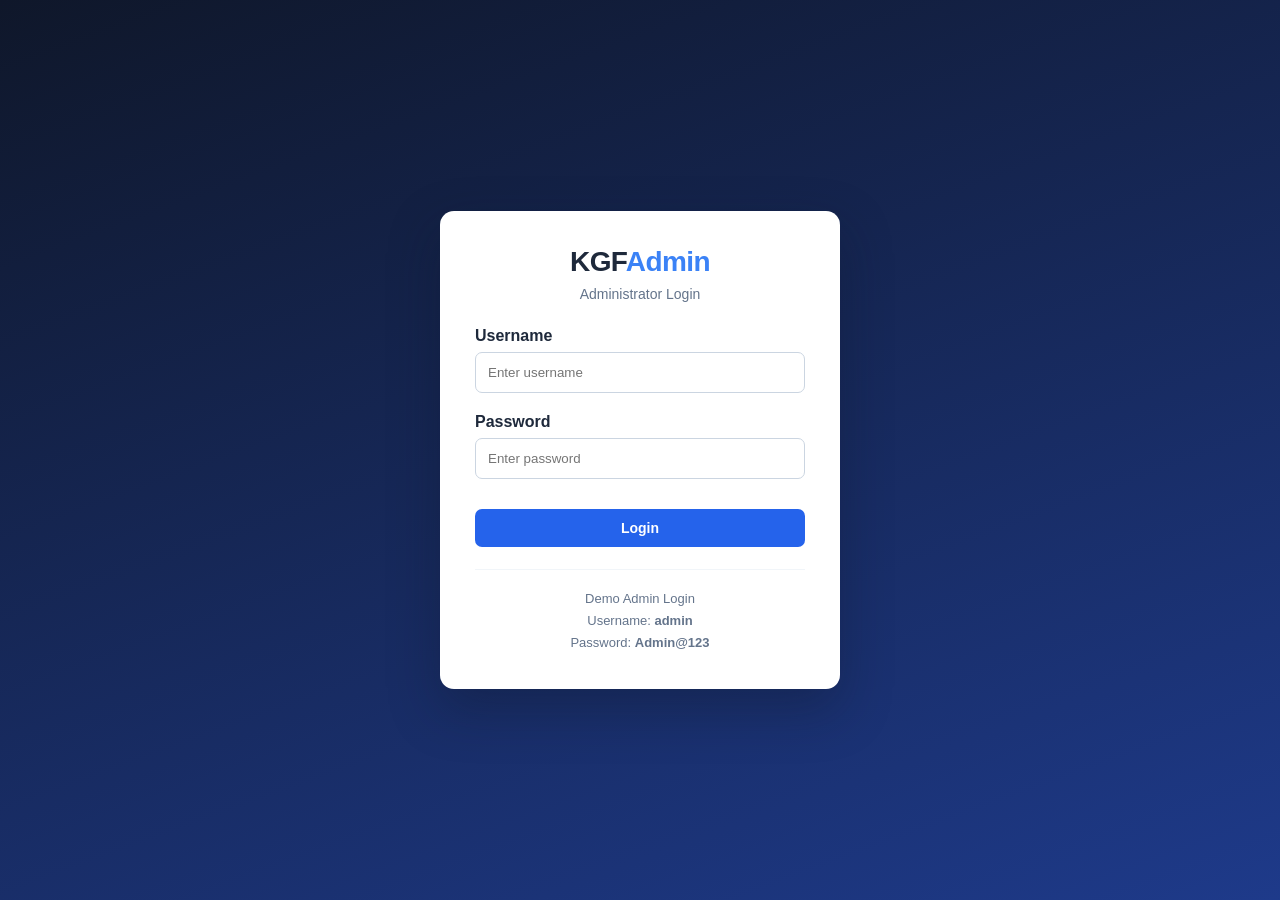
==== commit ed9477c2: "update" ====
--- a/index.html
+++ b/index.html
@@ -10,6 +10,7 @@
 <body>
 
 <div class="sidebar">
+
     <div class="logo">KGF<span>Admin</span></div>
 
     <ul>
@@ -23,143 +24,183 @@
     </ul>
 
     <button class="logout-btn" onclick="logout()">Logout</button>
+
 </div>
 
 <div class="main-content">
 
     <div class="topbar">
-        <h1>Dashboard</h1>
+
+        <div>
+            <h1>Dashboard</h1>
+            <p class="topbar-subtitle" id="dashboardDate">Portfolio overview</p>
+        </div>
 
         <div class="admin-profile">
-            <span class="notification-icon">🔔</span>
+            <span class="admin-avatar">AD</span>
             <span>Administrator</span>
         </div>
+
     </div>
 
     <div class="stats-grid">
 
         <div class="stat-card">
-            <h3>Total Investors</h3>
+            <div class="stat-top">
+                <h3>Total Investors</h3>
+                <div class="stat-icon brand">◉</div>
+            </div>
             <p>1,248</p>
-            <span>Registered investors</span>
-        </div>
-
-        <div class="stat-card">
-            <h3>Total Investment</h3>
-            <p>NRs 8.4M</p>
-            <span>Current investment</span>
-        </div>
-
-        <div class="stat-card">
-            <h3>Pending Requests</h3>
-            <p>24</p>
-            <span>Need attention</span>
-        </div>
-
-        <div class="stat-card">
-            <h3>Open Complaints</h3>
-            <p>8</p>
-            <span>Customer issues</span>
+            <div class="stat-footer">
+                <span class="delta up">▲ 6.2%</span>
+                <span>vs last quarter</span>
+            </div>
+        </div>
+
+        <div class="stat-card">
+            <div class="stat-top">
+                <h3>Assets Under Management</h3>
+                <div class="stat-icon success">₨</div>
+            </div>
+            <p>NRs 84.2M</p>
+            <div class="stat-footer">
+                <span class="delta up">▲ 9.4%</span>
+                <span>year to date</span>
+            </div>
+        </div>
+
+        <div class="stat-card">
+            <div class="stat-top">
+                <h3>Pending Requests</h3>
+                <div class="stat-icon warning">◷</div>
+            </div>
+            <p id="kpiPending">0</p>
+            <div class="stat-footer">
+                <span class="delta down">▼ Awaiting action</span>
+                <span>approval required</span>
+            </div>
+        </div>
+
+        <div class="stat-card">
+            <div class="stat-top">
+                <h3>Open Complaints</h3>
+                <div class="stat-icon danger">!</div>
+            </div>
+            <p id="kpiComplaints">0</p>
+            <div class="stat-footer">
+                <span class="delta flat">● Stable</span>
+                <span>across all channels</span>
+            </div>
+        </div>
+
+    </div>
+
+    <div class="two-column">
+
+        <div class="content-card chart-panel">
+
+            <div class="card-header">
+                <h2>Investment Growth</h2>
+
+                <div class="chart-legend">
+                    <span class="legend-item">
+                        <span class="legend-swatch" style="background:#2563eb"></span>
+                        Cumulative AUM
+                    </span>
+                </div>
+            </div>
+
+            <div class="chart-wrap" id="growthChart">
+                <div class="chart-tooltip" id="growthTooltip"></div>
+            </div>
+
+            <div class="chart-summary">
+                <div class="chart-summary-item">
+                    <span>Quarterly inflow</span>
+                    <strong>NRs 11.4M</strong>
+                </div>
+                <div class="chart-summary-item">
+                    <span>Quarterly outflow</span>
+                    <strong>NRs 4.1M</strong>
+                </div>
+                <div class="chart-summary-item">
+                    <span>Net growth</span>
+                    <strong style="color:var(--success-700)">+NRs 7.3M</strong>
+                </div>
+            </div>
+
+        </div>
+
+        <div class="content-card">
+
+            <div class="card-header">
+                <h2>Portfolio Allocation</h2>
+                <a href="investors.html" class="small-link">View Investors</a>
+            </div>
+
+            <div class="allocation-layout" id="allocationChart"></div>
+
+        </div>
+
+    </div>
+
+    <div class="two-column equal">
+
+        <div class="content-card">
+
+            <div class="card-header">
+                <h2>Pending Requests</h2>
+                <a href="transactions.html" class="small-link">Review All</a>
+            </div>
+
+            <div id="pendingRequests"></div>
+
+        </div>
+
+        <div class="content-card">
+
+            <div class="card-header">
+                <h2>Recent Activity</h2>
+            </div>
+
+            <div id="recentActivity"></div>
+
         </div>
 
     </div>
 
     <div class="content-card">
+
         <div class="card-header">
-            <h2>Investment Overview</h2>
-        </div>
-
-        <div class="chart">
-
-            <div class="bar" style="height: 45%;">
-                <span>Jan</span>
-            </div>
-
-            <div class="bar" style="height: 60%;">
-                <span>Feb</span>
-            </div>
-
-            <div class="bar" style="height: 52%;">
-                <span>Mar</span>
-            </div>
-
-            <div class="bar" style="height: 75%;">
-                <span>Apr</span>
-            </div>
-
-            <div class="bar" style="height: 68%;">
-                <span>May</span>
-            </div>
-
-            <div class="bar" style="height: 90%;">
-                <span>Jun</span>
-            </div>
-
-        </div>
-    </div>
-
-    <div class="two-column">
-
-        <div class="content-card">
-            <div class="card-header">
-                <h2>Recent Activity</h2>
-            </div>
-
-            <div class="activity">
-                <p><strong>INV-1003</strong> submitted an investment request.</p>
-                <small>10 minutes ago</small>
-            </div>
-
-            <div class="activity">
-                <p><strong>COMP-001</strong> complaint received.</p>
-                <small>30 minutes ago</small>
-            </div>
-
-            <div class="activity">
-                <p><strong>REQ-002</strong> transaction waiting for approval.</p>
-                <small>1 hour ago</small>
-            </div>
-        </div>
-
-        <div class="content-card">
-            <div class="card-header">
-                <h2>Recent Transactions</h2>
-                <a href="transactions.html" class="small-link">View All</a>
-            </div>
-
-            <table>
-                <thead>
-                    <tr>
-                        <th>Request ID</th>
-                        <th>Investor</th>
-                        <th>Amount</th>
-                        <th>Status</th>
-                    </tr>
-                </thead>
-
-                <tbody>
-                    <tr>
-                        <td>REQ-001</td>
-                        <td>INV-1003</td>
-                        <td>NRs 100,000</td>
-                        <td><span class="status pending">Pending</span></td>
-                    </tr>
-
-                    <tr>
-                        <td>REQ-002</td>
-                        <td>INV-1008</td>
-                        <td>NRs 300,000</td>
-                        <td><span class="status pending">Pending</span></td>
-                    </tr>
-                </tbody>
-            </table>
-        </div>
+            <h2>Latest Transactions</h2>
+            <a href="transactions.html" class="small-link">View All</a>
+        </div>
+
+        <table>
+            <thead>
+                <tr>
+                    <th>Request ID</th>
+                    <th>Investor</th>
+                    <th>Type</th>
+                    <th class="amount">Amount</th>
+                    <th>Date</th>
+                    <th>Status</th>
+                </tr>
+            </thead>
+            <tbody id="latestTransactions"></tbody>
+        </table>
 
     </div>
 
 </div>
 
-<script src="script.js"></script>
+<script src="js/data.js"></script>
+<script src="js/core.js"></script>
+<script src="js/investors.js"></script>
+<script src="js/transactions.js"></script>
+<script src="js/dashboard.js"></script>
+<script src="js/complaints.js"></script>
+<script src="js/messages.js"></script>
 
 </body>
-</html>+</html>
--- a/style.css
+++ b/style.css
@@ -1,3 +1,75 @@
+/* DESIGN TOKENS */
+
+:root {
+
+    /* NEUTRALS */
+    --slate-50: #f8fafc;
+    --slate-100: #f1f5f9;
+    --slate-200: #e2e8f0;
+    --slate-300: #cbd5e1;
+    --slate-400: #94a3b8;
+    --slate-500: #64748b;
+    --slate-600: #475569;
+    --slate-700: #334155;
+    --slate-800: #1e293b;
+    --slate-900: #0f172a;
+
+    /* BRAND */
+    --brand-50: #eff6ff;
+    --brand-100: #dbeafe;
+    --brand-400: #60a5fa;
+    --brand-500: #3b82f6;
+    --brand-600: #2563eb;
+    --brand-700: #1d4ed8;
+    --brand-900: #1e3a8a;
+
+    /* SEMANTIC */
+    --success-50: #ecfdf5;
+    --success-500: #10b981;
+    --success-600: #16a34a;
+    --success-700: #15803d;
+    --success-800: #166534;
+
+    --warning-50: #fffbeb;
+    --warning-500: #f59e0b;
+    --warning-600: #d97706;
+    --warning-700: #b45309;
+    --warning-800: #92400e;
+
+    --danger-50: #fef2f2;
+    --danger-500: #ef4444;
+    --danger-600: #dc2626;
+    --danger-700: #b91c1c;
+    --danger-800: #991b1b;
+
+    --info-50: #ecfeff;
+    --info-500: #06b6d4;
+    --info-600: #0891b2;
+    --info-800: #155e75;
+
+    --violet-50: #f5f3ff;
+    --violet-500: #8b5cf6;
+    --violet-600: #7c3aed;
+    --violet-800: #5b21b6;
+
+    /* SURFACES */
+    --page-bg: #f1f5f9;
+    --card-bg: #ffffff;
+    --border: #e2e8f0;
+    --text: #1e293b;
+    --text-muted: #64748b;
+    --text-soft: #94a3b8;
+
+    --shadow-sm: 0 1px 2px rgba(15, 23, 42, 0.06);
+    --shadow-md: 0 2px 8px rgba(15, 23, 42, 0.06);
+    --shadow-lg: 0 10px 30px rgba(15, 23, 42, 0.10);
+
+    --radius-sm: 7px;
+    --radius: 10px;
+    --radius-lg: 14px;
+
+}
+
 * {
     margin: 0;
     padding: 0;
@@ -6,8 +78,8 @@
 
 body {
     font-family: Arial, sans-serif;
-    background: #f3f4f6;
-    color: #1f2937;
+    background: var(--page-bg);
+    color: var(--text);
 }
 
 /* SIDEBAR */
@@ -15,7 +87,7 @@
 .sidebar {
     width: 245px;
     height: 100vh;
-    background: #111827;
+    background: linear-gradient(180deg, var(--slate-900) 0%, #111c31 100%);
     position: fixed;
     left: 0;
     top: 0;
@@ -27,10 +99,11 @@
     font-size: 25px;
     font-weight: bold;
     padding: 0 15px 30px;
+    letter-spacing: -0.5px;
 }
 
 .logo span {
-    color: #3b82f6;
+    color: var(--brand-400);
 }
 
 .sidebar ul {
@@ -44,16 +117,22 @@
 .sidebar a {
     display: block;
     text-decoration: none;
-    color: #d1d5db;
+    color: var(--slate-300);
     padding: 13px 15px;
-    border-radius: 7px;
+    border-radius: var(--radius-sm);
     transition: 0.2s;
-}
-
-.sidebar a:hover,
+    font-size: 14.5px;
+}
+
+.sidebar a:hover {
+    background: rgba(255, 255, 255, 0.07);
+    color: white;
+}
+
 .sidebar a.active {
-    background: #2563eb;
+    background: var(--brand-600);
     color: white;
+    box-shadow: 0 4px 12px rgba(37, 99, 235, 0.4);
 }
 
 .logout-btn {
@@ -62,16 +141,17 @@
     left: 15px;
     width: calc(100% - 30px);
     padding: 12px;
-    background: #dc2626;
+    background: var(--danger-600);
     border: none;
     color: white;
-    border-radius: 7px;
+    border-radius: var(--radius-sm);
     cursor: pointer;
     font-size: 15px;
+    transition: 0.2s;
 }
 
 .logout-btn:hover {
-    background: #b91c1c;
+    background: var(--danger-700);
 }
 
 /* MAIN */
@@ -86,16 +166,43 @@
     justify-content: space-between;
     align-items: center;
     margin-bottom: 25px;
+    gap: 20px;
 }
 
 .topbar h1 {
     font-size: 28px;
+    letter-spacing: -0.6px;
+}
+
+.topbar-subtitle {
+    color: var(--text-muted);
+    font-size: 14px;
+    margin-top: 4px;
 }
 
 .admin-profile {
     background: white;
-    padding: 12px 18px;
-    border-radius: 8px;
+    padding: 10px 16px;
+    border-radius: 30px;
+    border: 1px solid var(--border);
+    box-shadow: var(--shadow-sm);
+    display: flex;
+    align-items: center;
+    gap: 9px;
+    font-size: 14px;
+    font-weight: bold;
+}
+
+.admin-avatar {
+    width: 26px;
+    height: 26px;
+    border-radius: 50%;
+    background: var(--brand-600);
+    color: white;
+    display: flex;
+    align-items: center;
+    justify-content: center;
+    font-size: 11px;
 }
 
 /* STATS */
@@ -108,36 +215,109 @@
 }
 
 .stat-card {
-    background: white;
-    padding: 22px;
-    border-radius: 10px;
-    box-shadow: 0 2px 8px rgba(0, 0, 0, 0.05);
+    background: var(--card-bg);
+    padding: 20px 22px;
+    border-radius: var(--radius);
+    box-shadow: var(--shadow-md);
+    border: 1px solid var(--border);
+    position: relative;
+    overflow: hidden;
+    transition: 0.2s;
+}
+
+.stat-card:hover {
+    transform: translateY(-2px);
+    box-shadow: var(--shadow-lg);
+}
+
+.stat-top {
+    display: flex;
+    justify-content: space-between;
+    align-items: flex-start;
+    gap: 12px;
+    margin-bottom: 14px;
 }
 
 .stat-card h3 {
-    color: #6b7280;
-    font-size: 15px;
-}
+    color: var(--text-muted);
+    font-size: 13.5px;
+    font-weight: bold;
+    text-transform: uppercase;
+    letter-spacing: 0.4px;
+}
+
+.stat-icon {
+    width: 40px;
+    height: 40px;
+    border-radius: var(--radius-sm);
+    display: flex;
+    align-items: center;
+    justify-content: center;
+    font-size: 18px;
+    flex-shrink: 0;
+}
+
+.stat-icon.brand { background: var(--brand-50); color: var(--brand-600); }
+.stat-icon.success { background: var(--success-50); color: var(--success-600); }
+.stat-icon.warning { background: var(--warning-50); color: var(--warning-600); }
+.stat-icon.danger { background: var(--danger-50); color: var(--danger-600); }
+.stat-icon.info { background: var(--info-50); color: var(--info-600); }
+.stat-icon.violet { background: var(--violet-50); color: var(--violet-600); }
 
 .stat-card p {
-    font-size: 27px;
-    font-weight: bold;
-    margin: 10px 0;
+    font-size: 28px;
+    font-weight: bold;
+    letter-spacing: -0.8px;
+    line-height: 1.1;
+}
+
+.stat-footer {
+    display: flex;
+    align-items: center;
+    gap: 7px;
+    margin-top: 9px;
+    flex-wrap: wrap;
 }
 
 .stat-card span {
-    color: #9ca3af;
+    color: var(--text-soft);
     font-size: 13px;
 }
 
+.delta {
+    display: inline-flex;
+    align-items: center;
+    gap: 3px;
+    padding: 3px 8px;
+    border-radius: 20px;
+    font-size: 12px;
+    font-weight: bold;
+}
+
+.delta.up {
+    background: var(--success-50);
+    color: var(--success-700);
+}
+
+.delta.down {
+    background: var(--danger-50);
+    color: var(--danger-700);
+}
+
+.delta.flat {
+    background: var(--slate-100);
+    color: var(--slate-600);
+}
+
 /* CARDS */
 
 .content-card {
-    background: white;
-    border-radius: 10px;
+    background: var(--card-bg);
+    border-radius: var(--radius);
     padding: 22px;
     margin-bottom: 25px;
-    box-shadow: 0 2px 8px rgba(0, 0, 0, 0.05);
+    box-shadow: var(--shadow-md);
+    border: 1px solid var(--border);
 }
 
 .card-header {
@@ -145,45 +325,214 @@
     justify-content: space-between;
     align-items: center;
     margin-bottom: 20px;
+    gap: 12px;
 }
 
 .card-header h2 {
-    font-size: 20px;
-}
-
+    font-size: 18px;
+    letter-spacing: -0.3px;
+}
+
+.card-header .small-link,
 .small-link {
-    color: #2563eb;
+    color: var(--brand-600);
     text-decoration: none;
+    font-size: 14px;
+    font-weight: bold;
+}
+
+.small-link:hover {
+    color: var(--brand-700);
+    text-decoration: underline;
 }
 
 /* CHART */
 
-.chart {
-    height: 280px;
-    display: flex;
-    align-items: flex-end;
-    justify-content: space-around;
-    gap: 25px;
-    border-bottom: 1px solid #ddd;
-    padding: 20px 40px 0;
-}
-
-.bar {
-    width: 55px;
-    background: #2563eb;
-    border-radius: 6px 6px 0 0;
+.chart-panel .card-header {
+    margin-bottom: 8px;
+}
+
+.chart-legend {
+    display: flex;
+    gap: 16px;
+    align-items: center;
+}
+
+.legend-item {
+    display: flex;
+    align-items: center;
+    gap: 6px;
+    color: var(--text-muted);
+    font-size: 13px;
+}
+
+.legend-swatch {
+    width: 10px;
+    height: 10px;
+    border-radius: 3px;
+}
+
+.chart-wrap {
     position: relative;
-}
-
-.bar span {
+    width: 100%;
+}
+
+.chart-wrap svg {
+    display: block;
+    width: 100%;
+    height: auto;
+    overflow: visible;
+}
+
+.chart-grid-line {
+    stroke: var(--slate-200);
+    stroke-width: 1;
+    stroke-dasharray: 4 4;
+}
+
+.chart-axis-label {
+    fill: var(--text-soft);
+    font-size: 11px;
+    font-family: Arial, sans-serif;
+}
+
+.chart-tooltip {
     position: absolute;
-    bottom: -25px;
-    left: 50%;
-    transform: translateX(-50%);
+    pointer-events: none;
+    background: var(--slate-900);
+    color: white;
+    padding: 8px 11px;
+    border-radius: var(--radius-sm);
+    font-size: 12.5px;
+    line-height: 1.45;
+    transform: translate(-50%, -115%);
+    white-space: nowrap;
+    opacity: 0;
+    transition: opacity 0.15s;
+    z-index: 5;
+    box-shadow: var(--shadow-lg);
+}
+
+.chart-tooltip.visible {
+    opacity: 1;
+}
+
+.chart-tooltip strong {
+    display: block;
     font-size: 13px;
 }
 
-/* TWO COLUMNS */
+.chart-summary {
+    display: flex;
+    gap: 28px;
+    flex-wrap: wrap;
+    margin-top: 18px;
+    padding-top: 16px;
+    border-top: 1px solid var(--slate-100);
+}
+
+.chart-summary-item span {
+    display: block;
+    color: var(--text-soft);
+    font-size: 12.5px;
+    margin-bottom: 3px;
+}
+
+.chart-summary-item strong {
+    font-size: 17px;
+    letter-spacing: -0.3px;
+}
+
+/* ALLOCATION */
+
+.allocation-layout {
+    display: flex;
+    align-items: center;
+    gap: 24px;
+    flex-wrap: wrap;
+}
+
+.donut-wrap {
+    position: relative;
+    width: 168px;
+    height: 168px;
+    flex-shrink: 0;
+}
+
+.donut-wrap svg {
+    transform: rotate(-90deg);
+}
+
+.donut-center {
+    position: absolute;
+    inset: 0;
+    display: flex;
+    flex-direction: column;
+    align-items: center;
+    justify-content: center;
+    gap: 2px;
+    text-align: center;
+}
+
+.donut-center span {
+    color: var(--text-soft);
+    font-size: 12px;
+}
+
+.donut-center strong {
+    font-size: 21px;
+    letter-spacing: -0.5px;
+}
+
+.allocation-list {
+    flex: 1;
+    min-width: 190px;
+    display: flex;
+    flex-direction: column;
+    gap: 12px;
+}
+
+.allocation-row {
+    display: flex;
+    align-items: center;
+    gap: 10px;
+}
+
+.allocation-row .legend-swatch {
+    width: 11px;
+    height: 11px;
+    border-radius: 3px;
+    flex-shrink: 0;
+}
+
+.allocation-name {
+    flex: 1;
+    font-size: 14px;
+}
+
+.allocation-bar {
+    width: 74px;
+    height: 6px;
+    background: var(--slate-100);
+    border-radius: 3px;
+    overflow: hidden;
+}
+
+.allocation-bar i {
+    display: block;
+    height: 100%;
+    border-radius: 3px;
+}
+
+.allocation-pct {
+    width: 44px;
+    text-align: right;
+    font-size: 13.5px;
+    font-weight: bold;
+    font-variant-numeric: tabular-nums;
+}
+
+/* DASHBOARD LAYOUT */
 
 .two-column {
     display: grid;
@@ -191,20 +540,100 @@
     gap: 25px;
 }
 
+.two-column.equal {
+    grid-template-columns: 1fr 1fr;
+}
+
+/* PENDING REQUESTS */
+
+.request-item {
+    display: flex;
+    align-items: center;
+    gap: 13px;
+    padding: 14px 0;
+    border-bottom: 1px solid var(--slate-100);
+}
+
+.request-item:last-child {
+    border-bottom: none;
+    padding-bottom: 0;
+}
+
+.request-main {
+    flex: 1;
+    min-width: 0;
+}
+
+.request-main strong {
+    font-size: 14.5px;
+}
+
+.request-main span {
+    display: block;
+    color: var(--text-soft);
+    font-size: 12.5px;
+    margin-top: 3px;
+}
+
+.request-amount {
+    text-align: right;
+    white-space: nowrap;
+}
+
+.request-amount strong {
+    display: block;
+    font-size: 15px;
+    font-variant-numeric: tabular-nums;
+}
+
+.request-amount span {
+    display: block;
+    font-size: 12px;
+    color: var(--text-soft);
+    margin-top: 3px;
+}
+
 /* ACTIVITY */
 
 .activity {
     padding: 15px 0;
-    border-bottom: 1px solid #eee;
+    border-bottom: 1px solid var(--slate-100);
+    display: flex;
+    gap: 13px;
+    align-items: flex-start;
+}
+
+.activity:last-child {
+    border-bottom: none;
+    padding-bottom: 0;
 }
 
 .activity p {
     margin-bottom: 5px;
+    font-size: 14.5px;
+    line-height: 1.5;
 }
 
 .activity small {
-    color: #9ca3af;
-}
+    color: var(--text-soft);
+    font-size: 12.5px;
+}
+
+.activity-icon {
+    width: 34px;
+    height: 34px;
+    border-radius: 50%;
+    display: flex;
+    align-items: center;
+    justify-content: center;
+    font-size: 14px;
+    flex-shrink: 0;
+}
+
+.activity-icon.brand { background: var(--brand-50); color: var(--brand-600); }
+.activity-icon.success { background: var(--success-50); color: var(--success-600); }
+.activity-icon.warning { background: var(--warning-50); color: var(--warning-600); }
+.activity-icon.danger { background: var(--danger-50); color: var(--danger-600); }
 
 /* TABLE */
 
@@ -214,93 +643,207 @@
 }
 
 th {
-    background: #f9fafb;
+    background: var(--slate-50);
     text-align: left;
-    padding: 14px;
-    font-size: 14px;
-    color: #4b5563;
+    padding: 13px 14px;
+    font-size: 12.5px;
+    color: var(--text-muted);
+    text-transform: uppercase;
+    letter-spacing: 0.4px;
+    border-bottom: 1px solid var(--border);
+    white-space: nowrap;
 }
 
 td {
     padding: 14px;
-    border-top: 1px solid #eee;
+    border-bottom: 1px solid var(--slate-100);
     font-size: 14px;
-}
-
-tr:hover {
-    background: #f9fafb;
-}
-
-/* STATUS */
-
-.status {
-    padding: 5px 10px;
+    vertical-align: middle;
+}
+
+tbody tr {
+    transition: background 0.15s;
+}
+
+tbody tr:hover {
+    background: var(--slate-50);
+}
+
+tbody tr:last-child td {
+    border-bottom: none;
+}
+
+td.amount {
+    font-weight: bold;
+    text-align: right;
+    font-variant-numeric: tabular-nums;
+    white-space: nowrap;
+}
+
+th.amount {
+    text-align: right;
+}
+
+.cell-strong {
+    font-weight: bold;
+}
+
+.cell-sub {
+    display: block;
+    color: var(--text-soft);
+    font-size: 12.5px;
+    margin-top: 2px;
+}
+
+.table-person {
+    display: flex;
+    align-items: center;
+    gap: 10px;
+}
+
+.table-person .avatar {
+    width: 32px;
+    height: 32px;
+    font-size: 11.5px;
+}
+
+.type-badge {
+    display: inline-flex;
+    align-items: center;
+    gap: 5px;
+    padding: 4px 10px;
     border-radius: 20px;
     font-size: 12px;
     font-weight: bold;
+    white-space: nowrap;
+}
+
+.type-badge.investment {
+    background: var(--success-50);
+    color: var(--success-700);
+}
+
+.type-badge.withdrawal {
+    background: var(--warning-50);
+    color: var(--warning-700);
+}
+
+.type-badge.transfer {
+    background: var(--brand-50);
+    color: var(--brand-700);
+}
+
+.type-badge.dividend {
+    background: var(--violet-50);
+    color: var(--violet-800);
+}
+
+/* STATUS */
+
+.status {
+    display: inline-block;
+    padding: 5px 11px;
+    border-radius: 20px;
+    font-size: 12px;
+    font-weight: bold;
+    white-space: nowrap;
 }
 
 .status.pending {
-    background: #fef3c7;
-    color: #92400e;
+    background: var(--warning-50);
+    color: var(--warning-800);
 }
 
 .status.completed,
-.status.active {
-    background: #dcfce7;
-    color: #166534;
+.status.active,
+.status.approved {
+    background: var(--success-50);
+    color: var(--success-800);
 }
 
 .status.rejected {
-    background: #fee2e2;
-    color: #991b1b;
+    background: var(--danger-50);
+    color: var(--danger-800);
+}
+
+.status.inprogress,
+.status.processing {
+    background: var(--brand-50);
+    color: var(--brand-900);
 }
 
 /* BUTTONS */
 
 .primary-btn {
-    background: #2563eb;
+    background: var(--brand-600);
     color: white;
     border: none;
     padding: 11px 18px;
-    border-radius: 7px;
+    border-radius: var(--radius-sm);
     cursor: pointer;
     font-size: 14px;
+    font-weight: bold;
+    transition: 0.2s;
 }
 
 .primary-btn:hover {
-    background: #1d4ed8;
+    background: var(--brand-700);
+    box-shadow: 0 4px 12px rgba(37, 99, 235, 0.35);
 }
 
 .view-btn {
-    background: #e5e7eb;
+    background: var(--slate-100);
     border: none;
     padding: 7px 12px;
     border-radius: 5px;
     cursor: pointer;
+    font-size: 13px;
+    color: var(--slate-700);
+    transition: 0.2s;
 }
 
 .view-btn:hover {
-    background: #d1d5db;
+    background: var(--slate-200);
 }
 
 .approve-btn {
-    background: #16a34a;
+    background: var(--success-600);
     color: white;
     border: none;
-    padding: 7px 10px;
+    padding: 7px 12px;
     border-radius: 5px;
     cursor: pointer;
     margin-right: 5px;
+    font-size: 13px;
+    font-weight: bold;
+    transition: 0.2s;
+}
+
+.approve-btn:hover {
+    background: var(--success-700);
 }
 
 .reject-btn {
-    background: #dc2626;
+    background: var(--danger-600);
     color: white;
     border: none;
-    padding: 7px 10px;
+    padding: 7px 12px;
     border-radius: 5px;
     cursor: pointer;
+    font-size: 13px;
+    font-weight: bold;
+    transition: 0.2s;
+}
+
+.reject-btn:hover {
+    background: var(--danger-700);
+}
+
+.approve-btn:disabled,
+.reject-btn:disabled {
+    background: var(--slate-200);
+    color: var(--text-soft);
+    cursor: not-allowed;
 }
 
 /* SEARCH */
@@ -316,7 +859,7 @@
 .page-actions input {
     width: 350px;
     padding: 11px 14px;
-    border: 1px solid #d1d5db;
+    border: 1px solid var(--slate-300);
     border-radius: 7px;
     outline: none;
 }
@@ -325,7 +868,119 @@
     border-color: #2563eb;
 }
 
+/* INFO BANNER */
+
+.action-group {
+    display: flex;
+    align-items: center;
+    gap: 10px;
+}
+
+.info-banner {
+    display: flex;
+    align-items: center;
+    gap: 15px;
+    background: var(--brand-50);
+    border: 1px solid var(--brand-100);
+    border-radius: var(--radius);
+    padding: 16px 20px;
+    margin-bottom: 20px;
+}
+
+.info-icon {
+    width: 32px;
+    height: 32px;
+    flex-shrink: 0;
+    border-radius: 50%;
+    background: var(--brand-600);
+    color: white;
+    display: flex;
+    align-items: center;
+    justify-content: center;
+    font-weight: bold;
+    font-family: Georgia, serif;
+}
+
+.info-text {
+    flex: 1;
+}
+
+.info-text h3 {
+    font-size: 15px;
+    margin-bottom: 3px;
+    color: var(--brand-900);
+}
+
+.info-text p {
+    font-size: 13.5px;
+    line-height: 1.5;
+    color: var(--slate-600);
+}
+
+.info-banner .view-btn {
+    flex-shrink: 0;
+}
+
 /* COMPLAINTS */
+
+.summary-grid {
+    grid-template-columns: repeat(3, 1fr);
+}
+
+.filter-select {
+    padding: 11px 14px;
+    border: 1px solid var(--slate-300);
+    border-radius: 7px;
+    background: white;
+    font-size: 14px;
+    color: #1f2937;
+    outline: none;
+    cursor: pointer;
+}
+
+.filter-select:focus {
+    border-color: #2563eb;
+}
+
+.filter-bar {
+    display: flex;
+    flex-wrap: wrap;
+    gap: 8px;
+    margin-bottom: 20px;
+}
+
+.filter-chip {
+    background: white;
+    border: 1px solid var(--slate-200);
+    color: var(--slate-600);
+    padding: 8px 15px;
+    border-radius: 20px;
+    cursor: pointer;
+    font-size: 13px;
+    transition: 0.2s;
+}
+
+.filter-chip:hover {
+    border-color: #2563eb;
+    color: #2563eb;
+}
+
+.filter-chip.active {
+    background: #2563eb;
+    border-color: #2563eb;
+    color: white;
+}
+
+.filter-chip .chip-count {
+    opacity: 0.7;
+    margin-left: 5px;
+    font-size: 12px;
+}
+
+.result-count {
+    color: var(--slate-400);
+    font-size: 13px;
+}
 
 .complaints-container {
     display: flex;
@@ -334,26 +989,212 @@
 }
 
 .complaint-card {
+    --accent: #f59e0b;
     background: white;
-    padding: 20px;
+    border: 1px solid var(--slate-200);
+    border-left: 4px solid var(--accent);
     border-radius: 10px;
     display: flex;
+    box-shadow: 0 2px 8px rgba(0, 0, 0, 0.04);
+    overflow: hidden;
+    transition: 0.2s;
+}
+
+.complaint-card:hover {
+    box-shadow: 0 6px 18px rgba(0, 0, 0, 0.08);
+    transform: translateY(-1px);
+}
+
+.complaint-card[data-status="Open"] {
+    --accent: #dc2626;
+}
+
+.complaint-card[data-status="In Progress"] {
+    --accent: #2563eb;
+}
+
+.complaint-card[data-status="Resolved"] {
+    --accent: #16a34a;
+}
+
+.complaint-card:hover .avatar {
+    background: var(--accent);
+    color: white;
+}
+
+.complaint-main {
+    flex: 1;
+    padding: 18px 20px;
+}
+
+.complaint-top {
+    display: flex;
     justify-content: space-between;
-    align-items: center;
-    box-shadow: 0 2px 8px rgba(0, 0, 0, 0.05);
-}
-
-.complaint-card h3 {
-    margin-bottom: 10px;
-}
-
-.complaint-card p {
-    margin: 5px 0;
-    color: #4b5563;
-}
-
-.complaint-card .view-btn {
-    margin-left: 10px;
+    align-items: flex-start;
+    gap: 15px;
+}
+
+.complaint-identity {
+    display: flex;
+    align-items: center;
+    gap: 12px;
+    min-width: 0;
+}
+
+.avatar {
+    width: 38px;
+    height: 38px;
+    flex-shrink: 0;
+    background: var(--slate-100);
+    color: var(--slate-500);
+    border-radius: 50%;
+    display: flex;
+    align-items: center;
+    justify-content: center;
+    font-weight: bold;
+    font-size: 13px;
+    transition: 0.2s;
+}
+
+.avatar.admin {
+    background: #2563eb;
+    color: white;
+}
+
+.complaint-identity h3 {
+    font-size: 16px;
+    margin-bottom: 4px;
+    overflow-wrap: anywhere;
+}
+
+.complaint-meta {
+    color: var(--slate-400);
+    font-size: 13px;
+}
+
+.complaint-meta strong {
+    color: var(--slate-500);
+}
+
+.complaint-tags {
+    display: flex;
+    align-items: center;
+    gap: 8px;
+    flex-shrink: 0;
+    flex-wrap: wrap;
+    justify-content: flex-end;
+}
+
+.badge {
+    padding: 4px 10px;
+    border-radius: 20px;
+    font-size: 11px;
+    font-weight: bold;
+    letter-spacing: 0.3px;
+    text-transform: uppercase;
+}
+
+.badge.high {
+    background: #fee2e2;
+    color: #991b1b;
+}
+
+.badge.medium {
+    background: #fef3c7;
+    color: #92400e;
+}
+
+.badge.low {
+    background: #e0e7ff;
+    color: #3730a3;
+}
+
+.category-badge {
+    background: var(--slate-100);
+    color: var(--slate-600);
+    padding: 4px 10px;
+    border-radius: 20px;
+    font-size: 12px;
+    font-weight: bold;
+}
+
+.complaint-detail {
+    color: var(--slate-600);
+    font-size: 14px;
+    line-height: 1.55;
+    margin: 14px 0 16px;
+    padding-left: 50px;
+}
+
+.complaint-actions {
+    display: flex;
+    flex-wrap: wrap;
+    gap: 8px;
+    padding-left: 50px;
+}
+
+.ghost-btn {
+    background: white;
+    border: 1px solid var(--slate-300);
+    color: var(--slate-600);
+    padding: 7px 12px;
+    border-radius: 5px;
+    cursor: pointer;
+    font-size: 13px;
+}
+
+.ghost-btn:hover {
+    border-color: #2563eb;
+    color: #2563eb;
+}
+
+.ghost-btn.success {
+    color: #166534;
+    border-color: #bbf7d0;
+}
+
+.ghost-btn.success:hover {
+    background: #dcfce7;
+    border-color: #16a34a;
+    color: #166534;
+}
+
+/* EMPTY STATE */
+
+.empty-state {
+    display: none;
+    flex-direction: column;
+    align-items: center;
+    gap: 8px;
+    padding: 55px 20px;
+    text-align: center;
+}
+
+.empty-state.visible {
+    display: flex;
+}
+
+.empty-state .empty-icon {
+    width: 56px;
+    height: 56px;
+    border-radius: 50%;
+    background: var(--slate-100);
+    color: var(--slate-400);
+    display: flex;
+    align-items: center;
+    justify-content: center;
+    font-size: 24px;
+    margin-bottom: 5px;
+}
+
+.empty-state h3 {
+    font-size: 17px;
+}
+
+.empty-state p {
+    color: var(--slate-400);
+    font-size: 14px;
+    max-width: 340px;
 }
 
 /* NOTIFICATIONS */
@@ -392,6 +1233,307 @@
     font-weight: bold;
 }
 
+/* MESSAGES INBOX */
+
+.inbox {
+    display: grid;
+    grid-template-columns: 340px 1fr;
+    gap: 20px;
+    align-items: start;
+}
+
+.inbox-panel {
+    background: white;
+    border-radius: 10px;
+    box-shadow: 0 2px 8px rgba(0, 0, 0, 0.05);
+    overflow: hidden;
+}
+
+.inbox-panel-header {
+    padding: 16px 18px;
+    border-bottom: 1px solid #eee;
+    display: flex;
+    justify-content: space-between;
+    align-items: center;
+    gap: 10px;
+}
+
+.inbox-panel-header h2 {
+    font-size: 16px;
+}
+
+.inbox-search {
+    padding: 16px 18px;
+    border-bottom: 1px solid #eee;
+}
+
+.inbox-search input {
+    width: 100%;
+    padding: 10px 13px;
+    border: 1px solid var(--slate-300);
+    border-radius: 7px;
+    outline: none;
+    font-size: 14px;
+}
+
+.inbox-search input:focus {
+    border-color: #2563eb;
+}
+
+.conversation-list {
+    max-height: 620px;
+    overflow-y: auto;
+}
+
+.conversation-item {
+    display: flex;
+    gap: 12px;
+    padding: 15px 18px;
+    border-bottom: 1px solid var(--slate-100);
+    cursor: pointer;
+    transition: background 0.15s;
+    text-align: left;
+    width: 100%;
+    border-left: 3px solid transparent;
+    background: white;
+    font-family: inherit;
+}
+
+.conversation-item:hover {
+    background: var(--slate-50);
+}
+
+.conversation-item.active {
+    background: #eff6ff;
+    border-left-color: #2563eb;
+}
+
+.conversation-body {
+    flex: 1;
+    min-width: 0;
+}
+
+.conversation-top {
+    display: flex;
+    justify-content: space-between;
+    align-items: baseline;
+    gap: 10px;
+    margin-bottom: 4px;
+}
+
+.conversation-top strong {
+    font-size: 14px;
+    overflow-wrap: anywhere;
+}
+
+.conversation-item.active .conversation-top strong {
+    color: #1d4ed8;
+}
+
+.conversation-time {
+    color: var(--slate-400);
+    font-size: 12px;
+    white-space: nowrap;
+}
+
+.conversation-preview {
+    display: block;
+    color: var(--slate-500);
+    font-size: 13px;
+    overflow: hidden;
+    text-overflow: ellipsis;
+    white-space: nowrap;
+}
+
+.conversation-tags {
+    display: flex;
+    gap: 6px;
+    margin-top: 7px;
+    align-items: center;
+}
+
+.unread-dot {
+    width: 8px;
+    height: 8px;
+    background: #2563eb;
+    border-radius: 50%;
+    flex-shrink: 0;
+    margin-top: 5px;
+}
+
+.thread-panel {
+    display: flex;
+    flex-direction: column;
+    min-height: 620px;
+}
+
+.thread-header {
+    padding: 18px 20px;
+    border-bottom: 1px solid #eee;
+}
+
+.thread-header h2 {
+    font-size: 18px;
+    margin-bottom: 5px;
+}
+
+.thread-header p {
+    color: var(--slate-400);
+    font-size: 13px;
+}
+
+.thread-messages {
+    flex: 1;
+    padding: 20px;
+    display: flex;
+    flex-direction: column;
+    gap: 14px;
+    overflow-y: auto;
+    max-height: 460px;
+    background: var(--slate-50);
+}
+
+.message-row {
+    display: flex;
+    gap: 10px;
+    align-items: flex-end;
+    max-width: 78%;
+}
+
+.message-row.admin {
+    margin-left: auto;
+    flex-direction: row-reverse;
+}
+
+.message-bubble {
+    background: white;
+    border: 1px solid var(--slate-200);
+    padding: 11px 14px;
+    border-radius: 14px;
+    border-bottom-left-radius: 4px;
+    font-size: 14px;
+    line-height: 1.5;
+    color: #1f2937;
+    overflow-wrap: anywhere;
+}
+
+.message-row.admin .message-bubble {
+    background: #2563eb;
+    border-color: #2563eb;
+    color: white;
+    border-radius: 14px;
+    border-bottom-right-radius: 4px;
+}
+
+.message-meta {
+    font-size: 11px;
+    color: var(--slate-400);
+    margin-top: 5px;
+    white-space: nowrap;
+}
+
+.message-row.admin .message-meta {
+    text-align: right;
+}
+
+.composer {
+    padding: 16px 20px;
+    border-top: 1px solid #eee;
+}
+
+.composer textarea {
+    width: 100%;
+    min-height: 85px;
+    padding: 12px;
+    border: 1px solid var(--slate-300);
+    border-radius: 7px;
+    outline: none;
+    resize: vertical;
+    font-family: inherit;
+    font-size: 14px;
+}
+
+.composer textarea:focus {
+    border-color: #2563eb;
+}
+
+.composer-actions {
+    display: flex;
+    justify-content: space-between;
+    align-items: center;
+    margin-top: 12px;
+    gap: 10px;
+}
+
+.composer-hint {
+    color: var(--slate-400);
+    font-size: 12px;
+}
+
+
+/* LOGIN */
+
+.login-page {
+    min-height: 100vh;
+    width: 100%;
+    background: linear-gradient(160deg, var(--slate-900) 0%, var(--brand-900) 100%);
+    display: flex;
+    justify-content: center;
+    align-items: center;
+    padding: 25px;
+}
+
+.login-card {
+    width: 400px;
+    max-width: 100%;
+    background: white;
+    padding: 35px;
+    border-radius: var(--radius-lg);
+    box-shadow: 0 20px 50px rgba(15, 23, 42, 0.35);
+}
+
+.login-logo {
+    text-align: center;
+    margin-bottom: 25px;
+}
+
+.login-logo h2 {
+    font-size: 28px;
+    letter-spacing: -0.6px;
+}
+
+.login-logo span {
+    color: var(--brand-500);
+}
+
+.login-logo p {
+    color: var(--text-muted);
+    margin-top: 8px;
+    font-size: 14px;
+}
+
+.login-error {
+    display: none;
+    margin-top: 15px;
+    padding: 11px;
+    border-radius: var(--radius-sm);
+    background: var(--danger-50);
+    color: var(--danger-800);
+    font-size: 14px;
+    text-align: center;
+    font-weight: bold;
+}
+
+.login-info {
+    margin-top: 22px;
+    padding-top: 18px;
+    border-top: 1px solid var(--slate-100);
+    text-align: center;
+    color: var(--text-muted);
+    font-size: 13px;
+    line-height: 1.7;
+}
+
 /* SETTINGS */
 
 .settings-container {
@@ -411,7 +1553,7 @@
 .form-group input {
     width: 100%;
     padding: 12px;
-    border: 1px solid #d1d5db;
+    border: 1px solid var(--slate-300);
     border-radius: 7px;
     outline: none;
 }
@@ -420,6 +1562,77 @@
     border-color: #2563eb;
 }
 
+.form-group select {
+    width: 100%;
+    padding: 12px;
+    border: 1px solid var(--slate-300);
+    border-radius: 7px;
+    outline: none;
+    background: white;
+    font-size: 14px;
+}
+
+.form-group select:focus {
+    border-color: #2563eb;
+}
+
+/* MODAL */
+
+.modal-overlay {
+    display: none;
+    position: fixed;
+    inset: 0;
+    background: rgba(17, 24, 39, 0.6);
+    z-index: 100;
+    overflow-y: auto;
+    padding: 40px 15px;
+}
+
+.modal-overlay.active {
+    display: flex;
+    justify-content: center;
+    align-items: flex-start;
+}
+
+.modal {
+    background: white;
+    width: 100%;
+    max-width: 520px;
+    border-radius: 10px;
+    padding: 22px;
+    box-shadow: 0 10px 30px rgba(0, 0, 0, 0.2);
+}
+
+.modal-header {
+    display: flex;
+    justify-content: space-between;
+    align-items: center;
+    margin-bottom: 20px;
+}
+
+.modal-header h2 {
+    font-size: 20px;
+}
+
+.modal-close {
+    background: transparent;
+    border: none;
+    font-size: 26px;
+    line-height: 1;
+    color: var(--slate-500);
+    cursor: pointer;
+}
+
+.modal-close:hover {
+    color: var(--slate-900);
+}
+
+.modal-actions {
+    display: flex;
+    justify-content: flex-end;
+    gap: 10px;
+}
+
 /* RESPONSIVE */
 
 @media (max-width: 1100px) {
@@ -428,8 +1641,16 @@
         grid-template-columns: repeat(2, 1fr);
     }
 
+    .summary-grid {
+        grid-template-columns: repeat(3, 1fr);
+    }
+
     .two-column {
         grid-template-columns: 1fr;
+    }
+
+    .inbox {
+        grid-template-columns: 280px 1fr;
     }
 
 }
@@ -445,7 +1666,8 @@
         padding: 15px;
     }
 
-    .stats-grid {
+    .stats-grid,
+    .summary-grid {
         grid-template-columns: 1fr;
     }
 
@@ -464,6 +1686,25 @@
         width: 100%;
     }
 
+    .action-group {
+        flex-direction: column;
+        align-items: stretch;
+    }
+
+    .action-group button {
+        width: 100%;
+    }
+
+    .info-banner {
+        flex-direction: column;
+        align-items: flex-start;
+        gap: 12px;
+    }
+
+    .info-banner .view-btn {
+        width: 100%;
+    }
+
     table {
         min-width: 700px;
     }
@@ -474,8 +1715,42 @@
 
     .complaint-card {
         flex-direction: column;
-        align-items: flex-start;
-        gap: 15px;
+    }
+
+    .complaint-top {
+        flex-direction: column;
+        gap: 10px;
+    }
+
+    .complaint-tags {
+        justify-content: flex-start;
+    }
+
+    .complaint-detail,
+    .complaint-actions {
+        padding-left: 0;
+    }
+
+    .inbox {
+        grid-template-columns: 1fr;
+    }
+
+    .conversation-list,
+    .thread-panel {
+        max-height: none;
+    }
+
+    .thread-messages {
+        max-height: none;
+    }
+
+    .message-row {
+        max-width: 92%;
+    }
+
+    .composer-actions {
+        flex-direction: column;
+        align-items: stretch;
     }
 
 }
